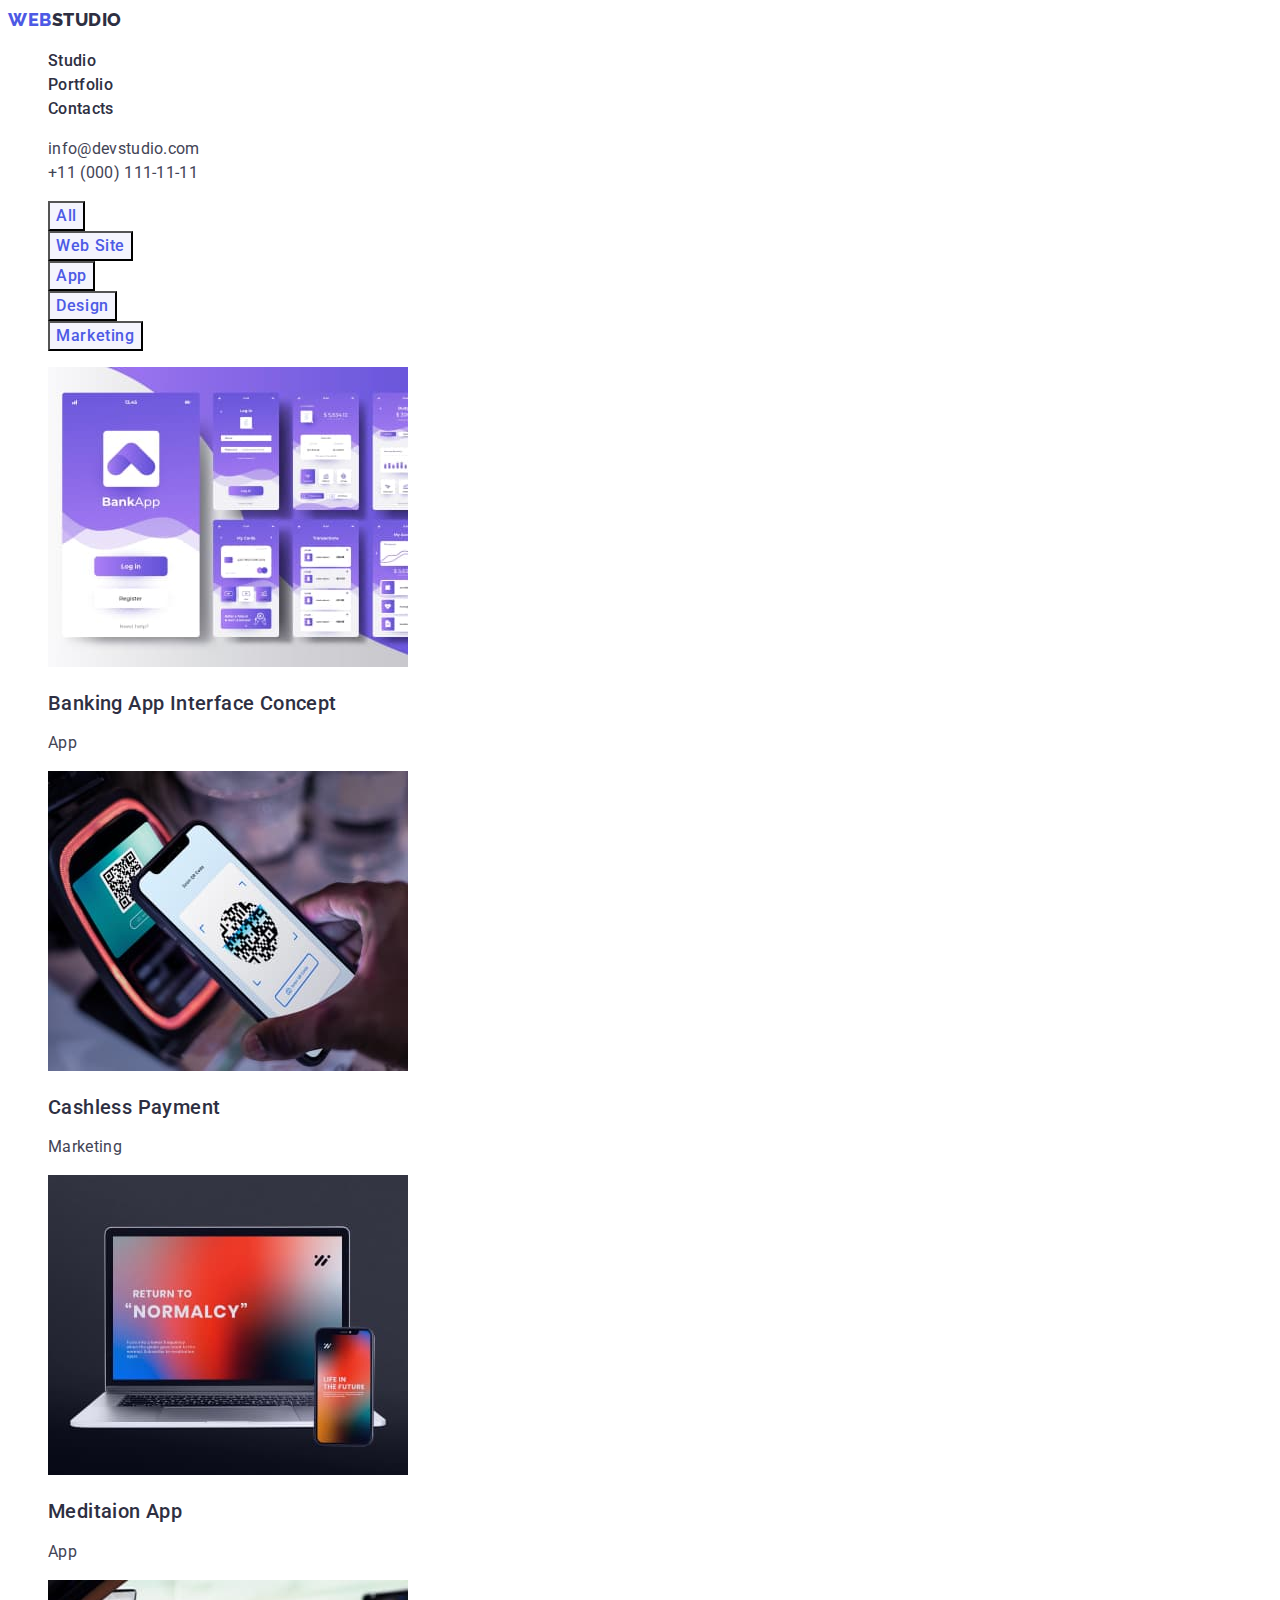
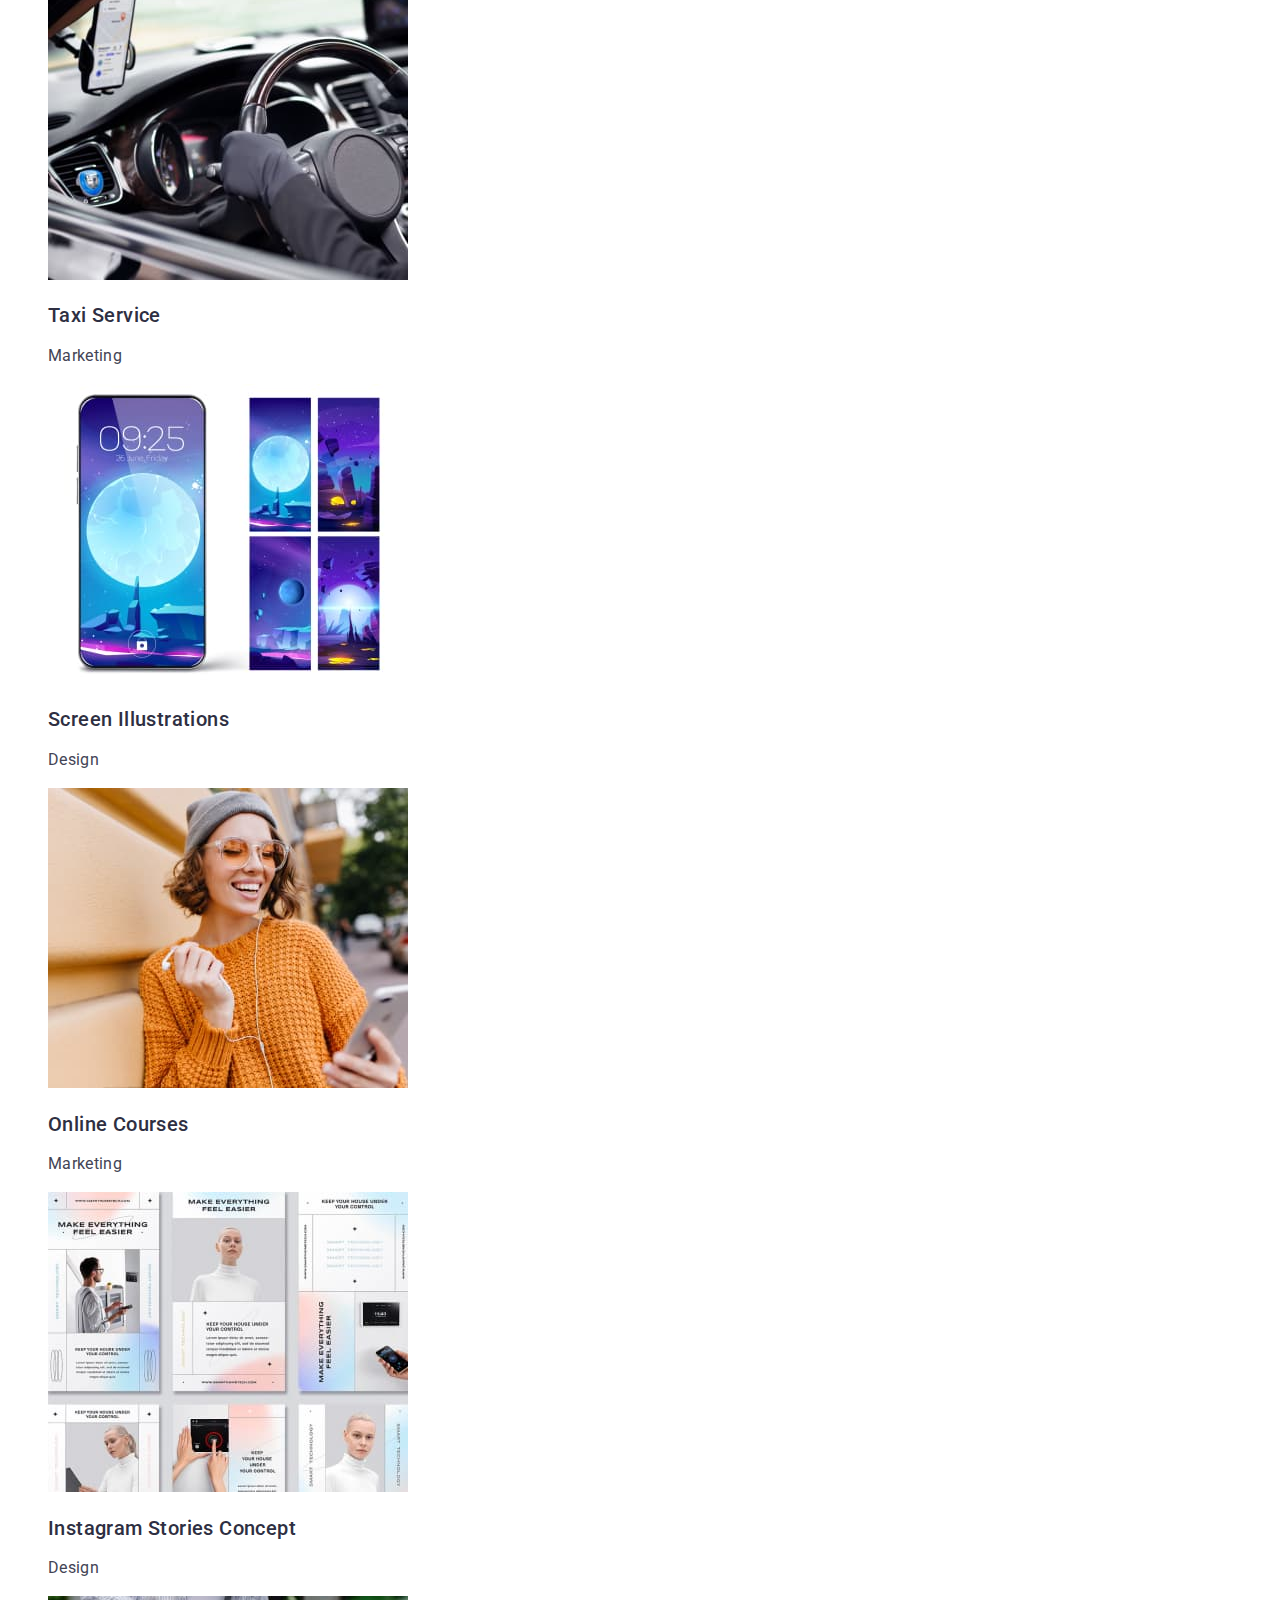
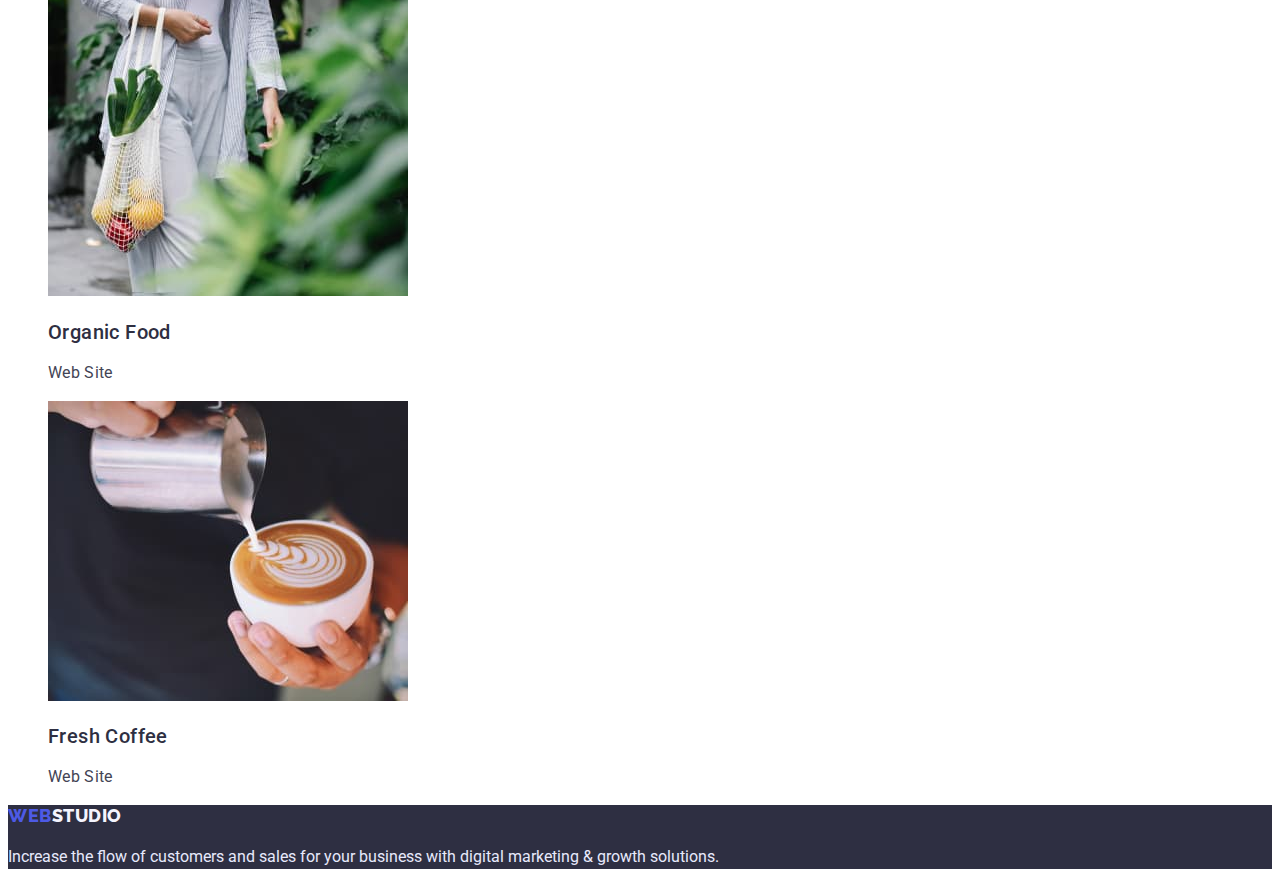
==== portfolio.html @ bd9bc1b8 "Initial commit" ====
<!DOCTYPE html>
<html lang="en">
  <head>
    <meta charset="UTF-8" />
    <meta http-equiv="X-UA-Compatible" content="IE=edge" />
    <meta name="viewport" content="width=device-width, initial-scale=1.0" />
    <link rel="preconnect" href="https://fonts.googleapis.com" />
    <link rel="preconnect" href="https://fonts.gstatic.com" crossorigin />
    <link
      href="https://fonts.googleapis.com/css2?family=Raleway:wght@800&family=Roboto:wght@400;500;700;900&display=swap"
      rel="stylesheet"
    />
    <link rel="stylesheet" href="./css/styles.css" />
    <title>Document</title>
  </head>
  <body>
    <header class="header">
      <nav class="navigation">
        <a href="./index.html" class="logo"
          ><span class="accent">Web</span>Studio</a
        >

        <ul class="list">
          <li>
            <a href="./index.html" class="link">Studio</a>
          </li>
          <li>
            <a href="" class="link">Portfolio</a>
          </li>
          <li>
            <a href="" class="link">Contacts</a>
          </li>
        </ul>
      </nav>
      <address class="contacts">
        <ul class="list">
          <li>
            <a href="mailto:info@devstudio.com" class="link"
              >info@devstudio.com</a
            >
          </li>
          <li>
            <a href="tel:+110001111111" class="link">+11 (000) 111-11-11</a>
          </li>
        </ul>
      </address>
    </header>
    <main>
      <section class="portfolio">
        <h1 class="visually-hidden">Portfolio</h1>
        <ul class="list">
          <li><button type="button" class="btn">All</button></li>
          <li><button type="button" class="btn">Web Site</button></li>
          <li><button type="button" class="btn">App</button></li>
          <li><button type="button" class="btn">Design</button></li>
          <li><button type="button" class="btn">Marketing</button></li>
        </ul>
        <!-- Portfolio -->
        <ul class="list">
          <li>
            <a href="" class="link">
              <img src="./images/card1.jpg" alt="banking app" width="360" />

              <!-- 14 Stylish and User-Friendly App Design Concepts · Task Manager -->
              <!-- App · Calorie Tracker App · Exotic Fruit Ecommerce App · Cloud -->
              <!-- Storage App -->

              <h2 class="title">Banking App Interface Concept</h2>
              <p class="text">App</p></a
            >
          </li>
          <li>
            <a href="" class="link">
              <img src="./images/card2.jpg" alt="smartphone scan" width="360" />

              <!-- 14 Stylish and User-Friendly App Design Concepts · Task Manager -->
              <!-- App · Calorie Tracker App · Exotic Fruit Ecommerce App · Cloud -->
              <!-- Storage App -->

              <h2 class="title">Cashless Payment</h2>
              <p class="text">Marketing</p></a
            >
          </li>
          <li>
            <a href="" class="link">
              <img
                src="./images/card3.jpg"
                alt="laptop and smartphone "
                width="360"
              />

              <!-- 14 Stylish and User-Friendly App Design Concepts · Task Manager -->
              <!-- App · Calorie Tracker App · Exotic Fruit Ecommerce App · Cloud -->
              <!-- Storage App -->

              <h2 class="title">Meditaion App</h2>
              <p class="text">App</p></a
            >
          </li>

          <li>
            <a href="" class="link">
              <img src="./images/photo1.jpg" alt="avto" width="360" />

              <!-- 14 Stylish and User-Friendly App Design Concepts · Task Manager -->
              <!-- App · Calorie Tracker App · Exotic Fruit Ecommerce App · Cloud -->
              <!-- Storage App -->

              <h2 class="title">Taxi Service</h2>
              <p class="text">Marketing</p></a
            >
          </li>
          <li>
            <a href="" class="link">
              <img
                src="./images/photo2.jpg"
                alt="design smartphone"
                width="360"
              />

              <!-- 14 Stylish and User-Friendly App Design Concepts · Task Manager -->
              <!-- App · Calorie Tracker App · Exotic Fruit Ecommerce App · Cloud -->
              <!-- Storage App -->

              <h2 class="title">Screen Illustrations</h2>
              <p class="text">Design</p></a
            >
          </li>
          <li>
            <a href="" class="link">
              <img
                src="./images/photo3.jpg"
                alt="the girl smiles"
                width="360"
              />

              <!-- 14 Stylish and User-Friendly App Design Concepts · Task Manager -->
              <!-- App · Calorie Tracker App · Exotic Fruit Ecommerce App · Cloud -->
              <!-- Storage App -->

              <h2 class="title">Online Courses</h2>
              <p class="text">Marketing</p></a
            >
          </li>

          <li>
            <a href="" class="link">
              <img src="./images/img4.jpg" alt="instagram photo" width="360" />

              <!-- 14 Stylish and User-Friendly App Design Concepts · Task Manager -->
              <!-- App · Calorie Tracker App · Exotic Fruit Ecommerce App · Cloud -->
              <!-- Storage App -->

              <h2 class="title">Instagram Stories Concept</h2>
              <p class="text">Design</p></a
            >
          </li>
          <li>
            <a href="" class="link">
              <img src="./images/img5.jpg" alt="grid with fruit" width="360" />

              <!-- 14 Stylish and User-Friendly App Design Concepts · Task Manager -->
              <!-- App · Calorie Tracker App · Exotic Fruit Ecommerce App · Cloud -->
              <!-- Storage App -->

              <h2 class="title">Organic Food</h2>
              <p class="text">Web Site</p></a
            >
          </li>
          <li>
            <a href="" class="link">
              <img src="./images/img6.jpg" alt="cappuccino" width="360" />

              <!-- 14 Stylish and User-Friendly App Design Concepts · Task Manager -->
              <!-- App · Calorie Tracker App · Exotic Fruit Ecommerce App · Cloud -->
              <!-- Storage App -->

              <h2 class="title">Fresh Coffee</h2>
              <p class="text">Web Site</p></a
            >
          </li>
        </ul>
      </section>
    </main>
    <footer class="footer">
      <a href="./index.html" class="logo"
        ><span class="accent">Web</span>Studio</a
      >
      <p class="text">
        Increase the flow of customers and sales for your business with digital
        marketing & growth solutions.
      </p>
    </footer>
  </body>
</html>
---- css/styles.css ----
:root {
  --primary-text-color: #434455;
  --secondary-color: #2e2f42;
  --primary-bg-color: #ffffff;
  --secondary-bg-color: #4d5ae5;
}
body {
  color: var(--primary-text-color);
  background-color: var(--primary-bg-color);
  font-family: Roboto, sans-serif;
  font-size: 16px;
  line-height: 1.5;
}
.list {
  list-style: none;
}
.link {
  text-decoration: none;
}
.accent {
  color: var(--secondary-bg-color);
}
/* header */
.navigation .link {
  color: var(--secondary-color);
  font-weight: 500;
  font-size: 16px;
  line-height: 1.5;
  letter-spacing: 0.02em;
}
.navigation .link:hover,
.navigation .link:focus {
  color: #404bbf;
}
.contacts .link:hover,
.contacts .link:focus {
  color: #404bbf;
}
.logo {
  color: var(--secondary-color);
  text-decoration-line: none;
  font-family: "Raleway";
  font-style: normal;
  font-weight: 800;
  font-size: 18px;
  line-height: 1.33;
  letter-spacing: 0.03em;
  text-transform: uppercase;
}
.contacts .link {
  color: var(--primary-text-color);
  letter-spacing: 0.02em;
  font-style: normal;
}
/* hero */
.hero {
  background-color: var(--secondary-color);
}
.hero .title {
  color: var(--primary-bg-color);
  font-size: 56px;
  line-height: 1.07;
  text-align: center;
  letter-spacing: 0.02em;
}
.hero-btn {
  color: var(--primary-bg-color);
  background-color: var(--secondary-bg-color);
  font-family: inherit;
  font-weight: 500;
  font-size: 16px;
  line-height: 1.5;
  letter-spacing: 0.04em;
}
.hero-btn:hover,
.hero-btn:focus {
  background: #404bbf;
  cursor: pointer;
}
.visually-hidden {
  position: absolute;
  white-space: nowrap;
  width: 1px;
  height: 1px;
  overflow: hidden;
  border: 0;
  padding: 0;
  clip: rect(0 0 0 0);
  clip-path: inset(50%);
  margin: -1px;
}
.advantages .text {
  letter-spacing: 0.02em;
}
.advantages .title,
.team .subtitle {
  font-weight: 500;
  font-size: 20px;
  line-height: 1.2;
  letter-spacing: 0.02em;
  color: var(--secondary-color);
}
.works .title,
.team .title {
  font-size: 36px;
  line-height: 1.11;
  letter-spacing: 0.02em;
  text-transform: capitalize;
  color: var(--secondary-color);
}
.team {
  background-color: #f4f4fd;
}
.team .text {
  letter-spacing: 0.02em;
}
.team .item {
  background-color: var(--primary-bg-color);
}
/* footer */
.footer {
  background-color: var(--secondary-color);
}
.footer .logo {
  font-weight: 800;
  font-size: 18px;
  line-height: 1.16;
  letter-spacing: 0.03em;
  text-transform: uppercase;
  color: #f4f4fd;
}
.footer .accent {
  font-weight: 800;
  font-size: 18px;
  line-height: 1.16;
  letter-spacing: 0.03em;
  text-transform: uppercase;
  color: var(--secondary-bg-color);
}
.footer .text {
  color: #e7e9fc;
}
/* portfolio */
.portfolio .btn {
  font-family: inherit;
  font-weight: 500;
  font-size: 16px;
  line-height: 1.5;
  letter-spacing: 0.04em;
  color: var(--secondary-bg-color);
  background-color: #f4f4fd;
}
.portfolio .btn:hover,
.portfolio .btn:focus {
  background: #404bbf;
  color: var(--primary-bg-color);
  cursor: pointer;
}
.portfolio .title {
  font-weight: 500;
  font-size: 20px;
  line-height: 1.2;
  color: var(--secondary-color);
  letter-spacing: 0.02em;
}
.portfolio .text {
  letter-spacing: 0.02em;
  color: var(--primary-text-color);
}
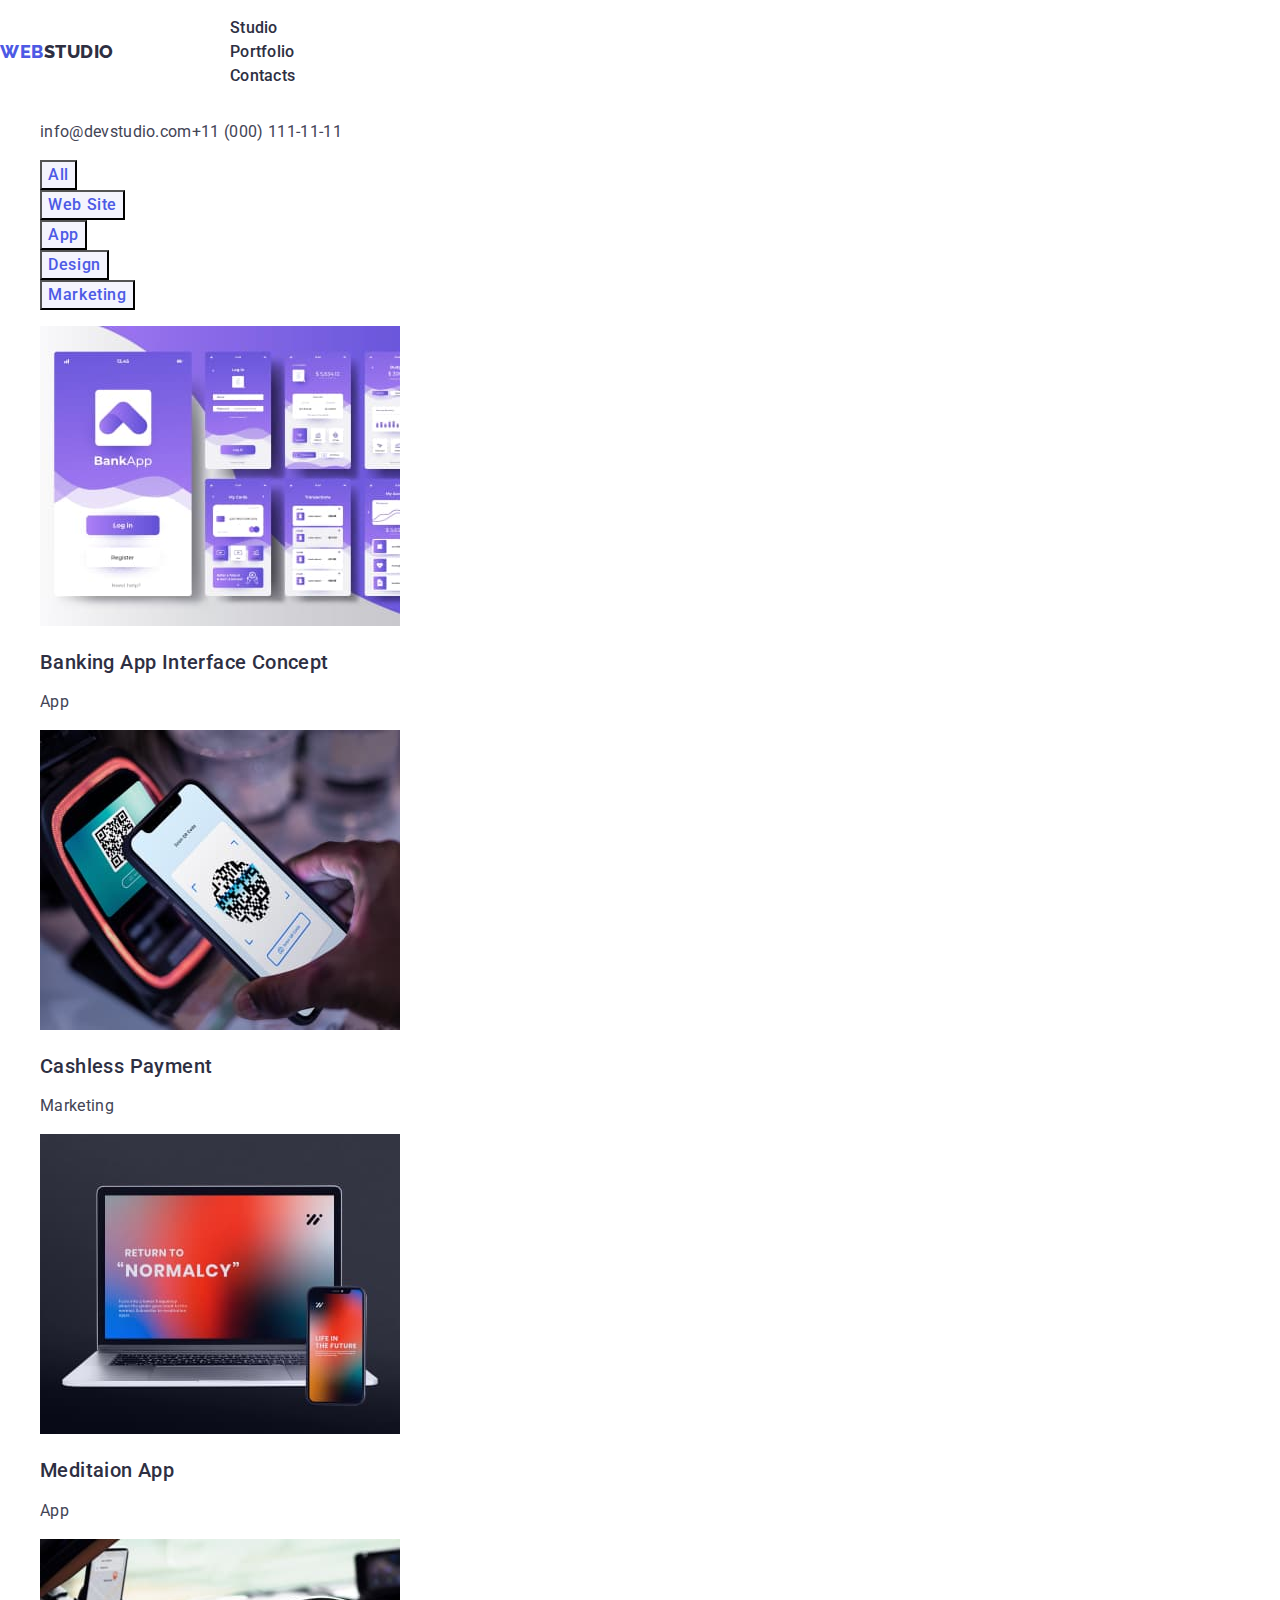
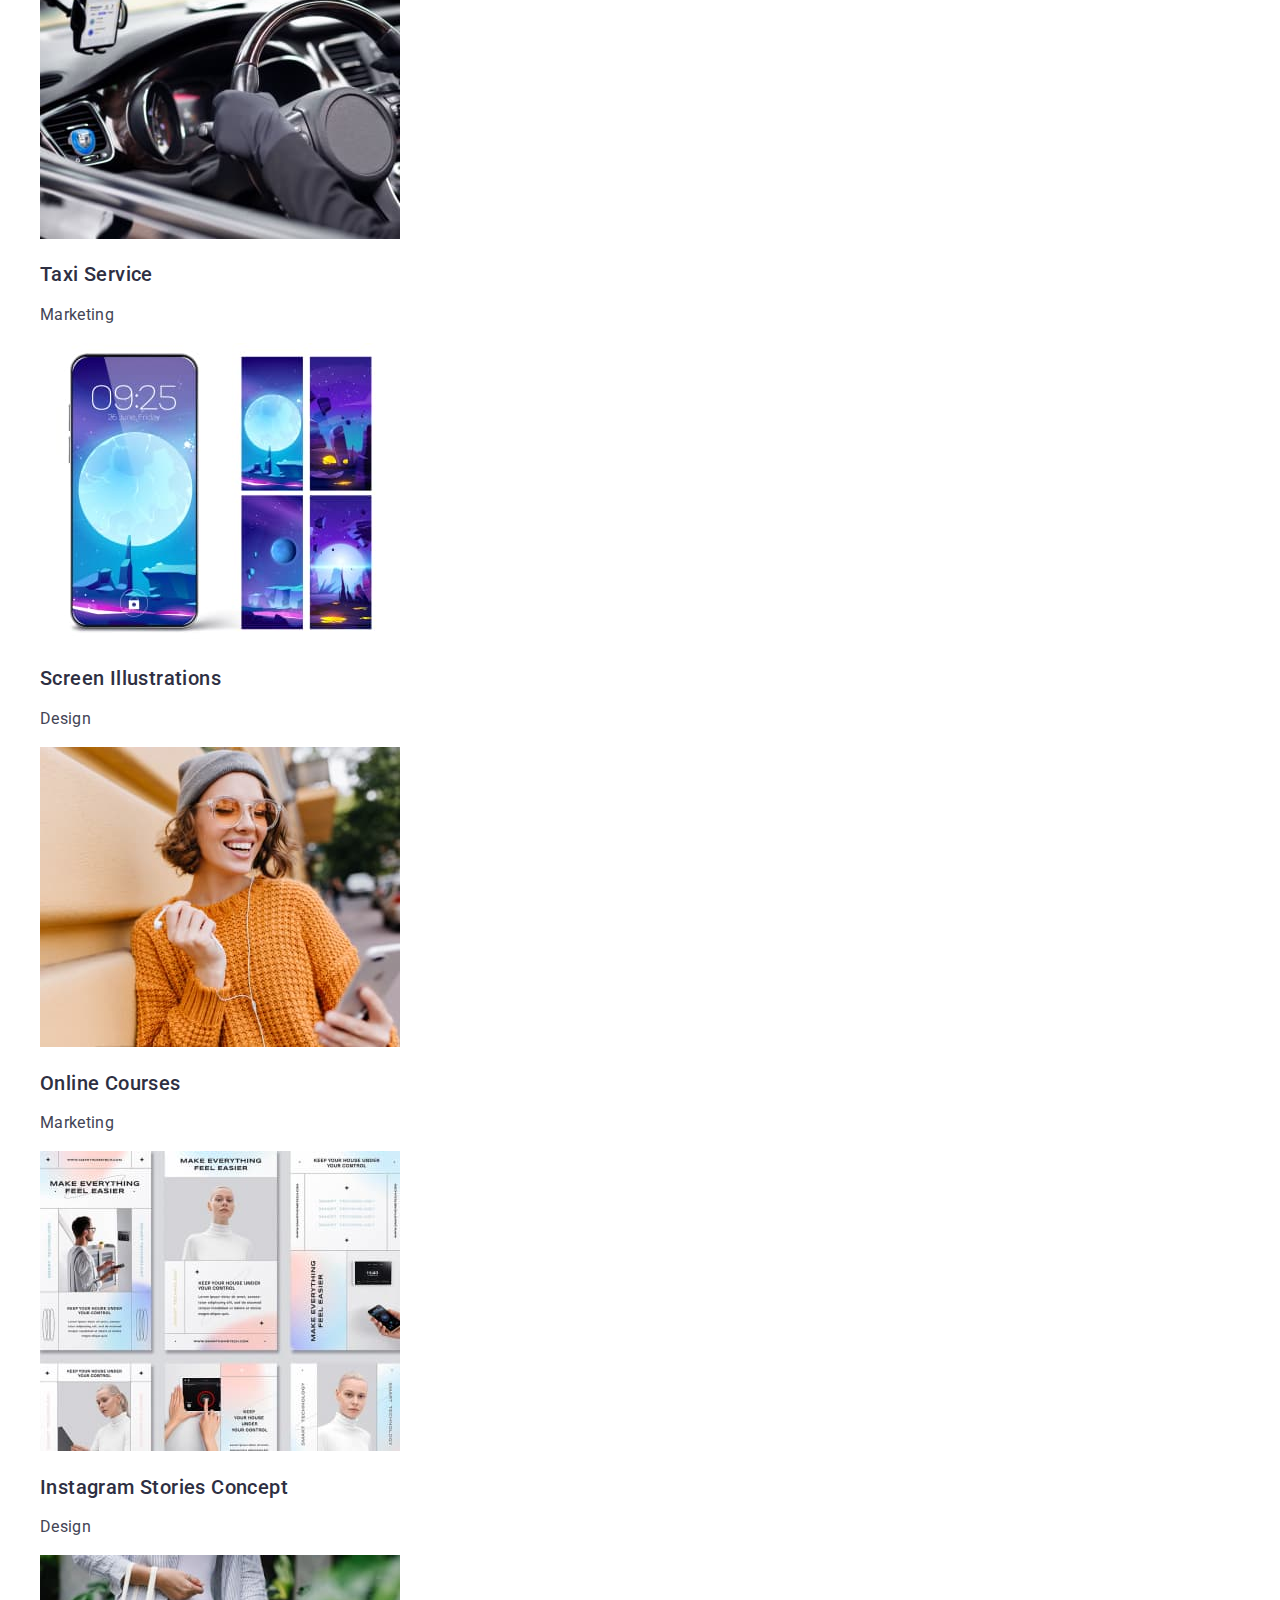
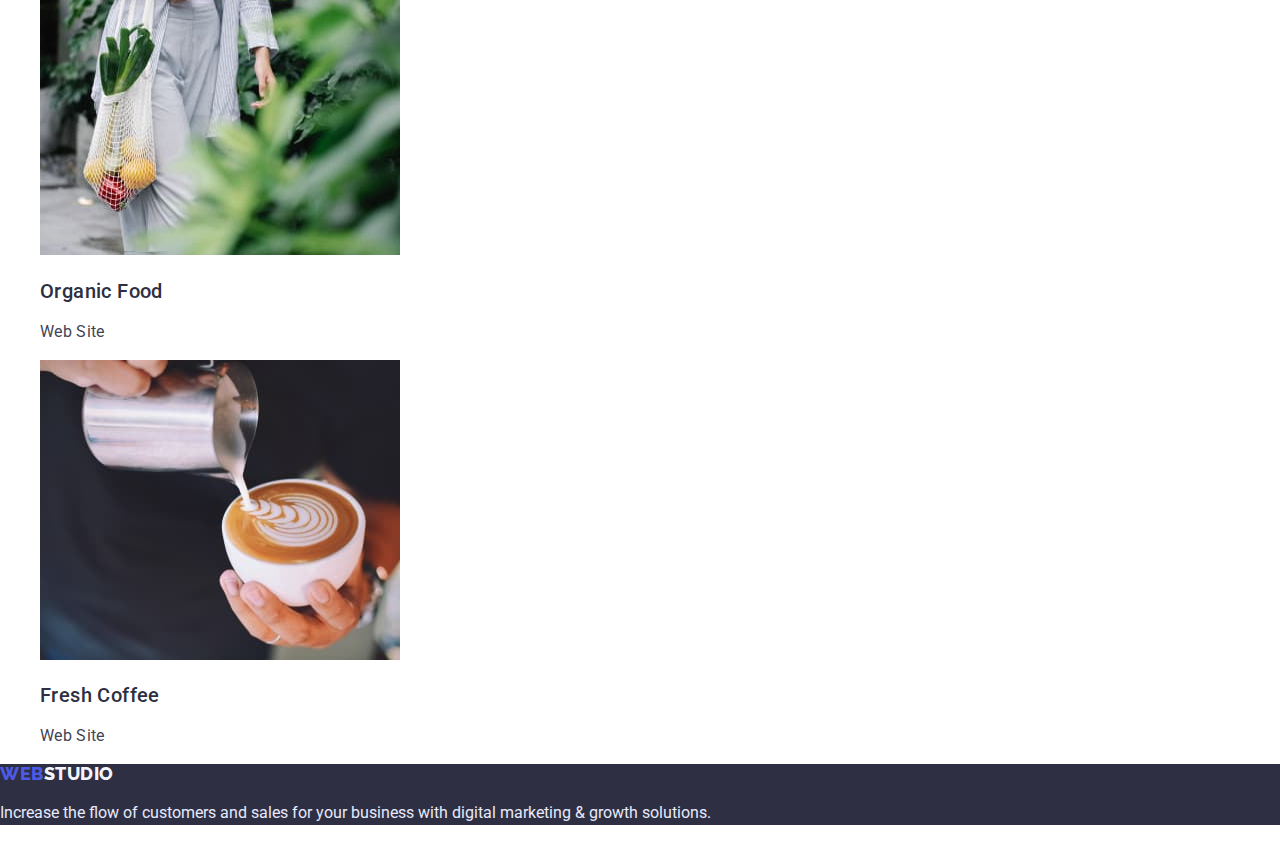
==== commit 436c97f9: "Done header" ====
--- a/portfolio.html
+++ b/portfolio.html
@@ -9,6 +9,10 @@
     <link
       href="https://fonts.googleapis.com/css2?family=Raleway:wght@800&family=Roboto:wght@400;500;700;900&display=swap"
       rel="stylesheet"
+    />
+    <link
+      rel="stylesheet"
+      href="https://cdnjs.cloudflare.com/ajax/libs/modern-normalize/1.1.0/modern-normalize.min.css"
     />
     <link rel="stylesheet" href="./css/styles.css" />
     <title>Document</title>
--- a/css/styles.css
+++ b/css/styles.css
@@ -11,6 +11,13 @@
   font-size: 16px;
   line-height: 1.5;
 }
+.container {
+  width: 1158px;
+  padding-left: 15px;
+  padding-right: 15px;
+  margin-left: auto;
+  margin-right: auto;
+}
 .list {
   list-style: none;
 }
@@ -21,6 +28,24 @@
   color: var(--secondary-bg-color);
 }
 /* header */
+.main-container {
+  display: flex;
+}
+.navigation {
+  display: flex;
+  align-items: center;
+}
+.navigation-list {
+  display: flex;
+  padding-left: 0;
+}
+.navigation-list .item:first-child {
+  margin-left: 0;
+}
+.navigation .item {
+  display: block;
+  margin-left: 40px;
+}
 .navigation .link {
   color: var(--secondary-color);
   font-weight: 500;
@@ -37,6 +62,8 @@
   color: #404bbf;
 }
 .logo {
+  display: block;
+  margin-right: 76px;
   color: var(--secondary-color);
   text-decoration-line: none;
   font-family: "Raleway";
@@ -46,6 +73,18 @@
   line-height: 1.33;
   letter-spacing: 0.03em;
   text-transform: uppercase;
+}
+.contacts .list {
+  display: flex;
+}
+.contacts .item {
+  margin-right: 40px;
+}
+.contacts-list .item:last-child {
+  margin-right: 0;
+}
+.contacts {
+  margin-left: auto;
 }
 .contacts .link {
   color: var(--primary-text-color);
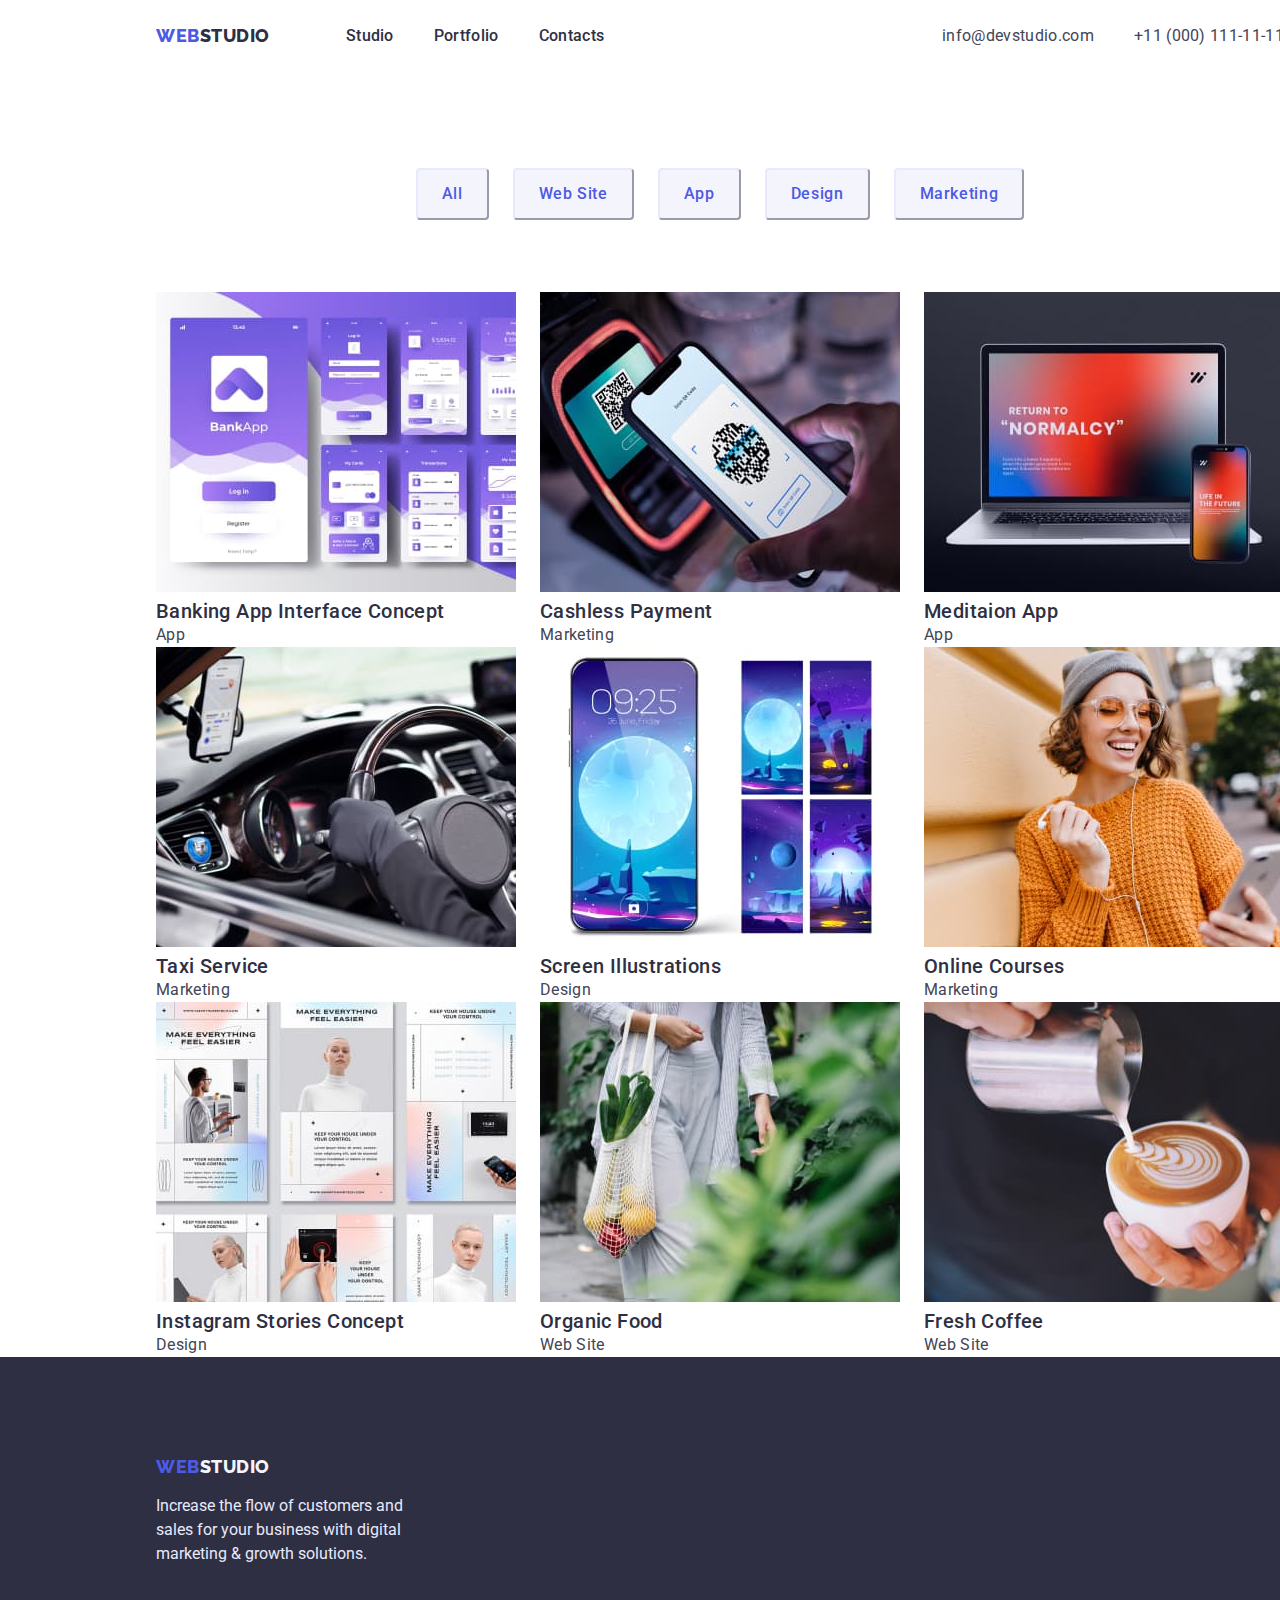
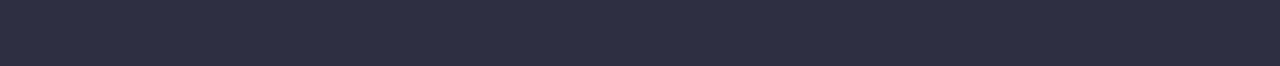
==== commit db091f7d: "Done portfolio" ====
--- a/portfolio.html
+++ b/portfolio.html
@@ -19,181 +19,205 @@
   </head>
   <body>
     <header class="header">
-      <nav class="navigation">
+      <div class="main-container container">
+        <nav class="navigation">
+          <a href="./index.html" class="logo"
+            ><span class="accent">Web</span>Studio</a
+          >
+
+          <ul class="navigation-list list">
+            <li class="item">
+              <a href="./index.html" class="link">Studio</a>
+            </li>
+            <li class="item">
+              <a href="" class="link">Portfolio</a>
+            </li>
+            <li class="item">
+              <a href="" class="link">Contacts</a>
+            </li>
+          </ul>
+        </nav>
+        <address class="contacts">
+          <ul class="contacts-list list">
+            <li class="item">
+              <a href="mailto:info@devstudio.com" class="link"
+                >info@devstudio.com</a
+              >
+            </li>
+            <li class="item">
+              <a href="tel:+110001111111" class="link">+11 (000) 111-11-11</a>
+            </li>
+          </ul>
+        </address>
+      </div>
+    </header>
+    <main>
+      <section class="portfolio">
+        <div class="portfolio-container container">
+          <h1 class="visually-hidden">Portfolio</h1>
+          <ul class="portfolio-list list">
+            <li class="item"><button type="button" class="btn">All</button></li>
+            <li class="item">
+              <button type="button" class="btn">Web Site</button>
+            </li>
+            <li class="item"><button type="button" class="btn">App</button></li>
+            <li class="item">
+              <button type="button" class="btn">Design</button>
+            </li>
+            <li class="item">
+              <button type="button" class="btn">Marketing</button>
+            </li>
+          </ul>
+          <!-- Portfolio -->
+          <ul class="portfolio-item list">
+            <li class="item">
+              <a href="" class="link">
+                <img src="./images/card1.jpg" alt="banking app" width="360" />
+
+                <!-- 14 Stylish and User-Friendly App Design Concepts · Task Manager -->
+                <!-- App · Calorie Tracker App · Exotic Fruit Ecommerce App · Cloud -->
+                <!-- Storage App -->
+
+                <h2 class="title">Banking App Interface Concept</h2>
+                <p class="text">App</p></a
+              >
+            </li>
+            <li class="item">
+              <a href="" class="link">
+                <img
+                  src="./images/card2.jpg"
+                  alt="smartphone scan"
+                  width="360"
+                />
+
+                <!-- 14 Stylish and User-Friendly App Design Concepts · Task Manager -->
+                <!-- App · Calorie Tracker App · Exotic Fruit Ecommerce App · Cloud -->
+                <!-- Storage App -->
+
+                <h2 class="title">Cashless Payment</h2>
+                <p class="text">Marketing</p></a
+              >
+            </li>
+            <li class="item">
+              <a href="" class="link">
+                <img
+                  src="./images/card3.jpg"
+                  alt="laptop and smartphone "
+                  width="360"
+                />
+
+                <!-- 14 Stylish and User-Friendly App Design Concepts · Task Manager -->
+                <!-- App · Calorie Tracker App · Exotic Fruit Ecommerce App · Cloud -->
+                <!-- Storage App -->
+
+                <h2 class="title">Meditaion App</h2>
+                <p class="text">App</p></a
+              >
+            </li>
+
+            <li class="item">
+              <a href="" class="link">
+                <img src="./images/photo1.jpg" alt="avto" width="360" />
+
+                <!-- 14 Stylish and User-Friendly App Design Concepts · Task Manager -->
+                <!-- App · Calorie Tracker App · Exotic Fruit Ecommerce App · Cloud -->
+                <!-- Storage App -->
+
+                <h2 class="title">Taxi Service</h2>
+                <p class="text">Marketing</p></a
+              >
+            </li>
+            <li class="item">
+              <a href="" class="link">
+                <img
+                  src="./images/photo2.jpg"
+                  alt="design smartphone"
+                  width="360"
+                />
+
+                <!-- 14 Stylish and User-Friendly App Design Concepts · Task Manager -->
+                <!-- App · Calorie Tracker App · Exotic Fruit Ecommerce App · Cloud -->
+                <!-- Storage App -->
+
+                <h2 class="title">Screen Illustrations</h2>
+                <p class="text">Design</p></a
+              >
+            </li>
+            <li class="item">
+              <a href="" class="link">
+                <img
+                  src="./images/photo3.jpg"
+                  alt="the girl smiles"
+                  width="360"
+                />
+
+                <!-- 14 Stylish and User-Friendly App Design Concepts · Task Manager -->
+                <!-- App · Calorie Tracker App · Exotic Fruit Ecommerce App · Cloud -->
+                <!-- Storage App -->
+
+                <h2 class="title">Online Courses</h2>
+                <p class="text">Marketing</p></a
+              >
+            </li>
+
+            <li class="item">
+              <a href="" class="link">
+                <img
+                  src="./images/img4.jpg"
+                  alt="instagram photo"
+                  width="360"
+                />
+
+                <!-- 14 Stylish and User-Friendly App Design Concepts · Task Manager -->
+                <!-- App · Calorie Tracker App · Exotic Fruit Ecommerce App · Cloud -->
+                <!-- Storage App -->
+
+                <h2 class="title">Instagram Stories Concept</h2>
+                <p class="text">Design</p></a
+              >
+            </li>
+            <li class="item">
+              <a href="" class="link">
+                <img
+                  src="./images/img5.jpg"
+                  alt="grid with fruit"
+                  width="360"
+                />
+
+                <!-- 14 Stylish and User-Friendly App Design Concepts · Task Manager -->
+                <!-- App · Calorie Tracker App · Exotic Fruit Ecommerce App · Cloud -->
+                <!-- Storage App -->
+
+                <h2 class="title">Organic Food</h2>
+                <p class="text">Web Site</p></a
+              >
+            </li>
+            <li class="item">
+              <a href="" class="link">
+                <img src="./images/img6.jpg" alt="cappuccino" width="360" />
+
+                <!-- 14 Stylish and User-Friendly App Design Concepts · Task Manager -->
+                <!-- App · Calorie Tracker App · Exotic Fruit Ecommerce App · Cloud -->
+                <!-- Storage App -->
+
+                <h2 class="title">Fresh Coffee</h2>
+                <p class="text">Web Site</p></a
+              >
+            </li>
+          </ul>
+        </div>
+      </section>
+    </main>
+    <footer class="footer">
+      <div class="footer-container container">
         <a href="./index.html" class="logo"
           ><span class="accent">Web</span>Studio</a
         >
-
-        <ul class="list">
-          <li>
-            <a href="./index.html" class="link">Studio</a>
-          </li>
-          <li>
-            <a href="" class="link">Portfolio</a>
-          </li>
-          <li>
-            <a href="" class="link">Contacts</a>
-          </li>
-        </ul>
-      </nav>
-      <address class="contacts">
-        <ul class="list">
-          <li>
-            <a href="mailto:info@devstudio.com" class="link"
-              >info@devstudio.com</a
-            >
-          </li>
-          <li>
-            <a href="tel:+110001111111" class="link">+11 (000) 111-11-11</a>
-          </li>
-        </ul>
-      </address>
-    </header>
-    <main>
-      <section class="portfolio">
-        <h1 class="visually-hidden">Portfolio</h1>
-        <ul class="list">
-          <li><button type="button" class="btn">All</button></li>
-          <li><button type="button" class="btn">Web Site</button></li>
-          <li><button type="button" class="btn">App</button></li>
-          <li><button type="button" class="btn">Design</button></li>
-          <li><button type="button" class="btn">Marketing</button></li>
-        </ul>
-        <!-- Portfolio -->
-        <ul class="list">
-          <li>
-            <a href="" class="link">
-              <img src="./images/card1.jpg" alt="banking app" width="360" />
-
-              <!-- 14 Stylish and User-Friendly App Design Concepts · Task Manager -->
-              <!-- App · Calorie Tracker App · Exotic Fruit Ecommerce App · Cloud -->
-              <!-- Storage App -->
-
-              <h2 class="title">Banking App Interface Concept</h2>
-              <p class="text">App</p></a
-            >
-          </li>
-          <li>
-            <a href="" class="link">
-              <img src="./images/card2.jpg" alt="smartphone scan" width="360" />
-
-              <!-- 14 Stylish and User-Friendly App Design Concepts · Task Manager -->
-              <!-- App · Calorie Tracker App · Exotic Fruit Ecommerce App · Cloud -->
-              <!-- Storage App -->
-
-              <h2 class="title">Cashless Payment</h2>
-              <p class="text">Marketing</p></a
-            >
-          </li>
-          <li>
-            <a href="" class="link">
-              <img
-                src="./images/card3.jpg"
-                alt="laptop and smartphone "
-                width="360"
-              />
-
-              <!-- 14 Stylish and User-Friendly App Design Concepts · Task Manager -->
-              <!-- App · Calorie Tracker App · Exotic Fruit Ecommerce App · Cloud -->
-              <!-- Storage App -->
-
-              <h2 class="title">Meditaion App</h2>
-              <p class="text">App</p></a
-            >
-          </li>
-
-          <li>
-            <a href="" class="link">
-              <img src="./images/photo1.jpg" alt="avto" width="360" />
-
-              <!-- 14 Stylish and User-Friendly App Design Concepts · Task Manager -->
-              <!-- App · Calorie Tracker App · Exotic Fruit Ecommerce App · Cloud -->
-              <!-- Storage App -->
-
-              <h2 class="title">Taxi Service</h2>
-              <p class="text">Marketing</p></a
-            >
-          </li>
-          <li>
-            <a href="" class="link">
-              <img
-                src="./images/photo2.jpg"
-                alt="design smartphone"
-                width="360"
-              />
-
-              <!-- 14 Stylish and User-Friendly App Design Concepts · Task Manager -->
-              <!-- App · Calorie Tracker App · Exotic Fruit Ecommerce App · Cloud -->
-              <!-- Storage App -->
-
-              <h2 class="title">Screen Illustrations</h2>
-              <p class="text">Design</p></a
-            >
-          </li>
-          <li>
-            <a href="" class="link">
-              <img
-                src="./images/photo3.jpg"
-                alt="the girl smiles"
-                width="360"
-              />
-
-              <!-- 14 Stylish and User-Friendly App Design Concepts · Task Manager -->
-              <!-- App · Calorie Tracker App · Exotic Fruit Ecommerce App · Cloud -->
-              <!-- Storage App -->
-
-              <h2 class="title">Online Courses</h2>
-              <p class="text">Marketing</p></a
-            >
-          </li>
-
-          <li>
-            <a href="" class="link">
-              <img src="./images/img4.jpg" alt="instagram photo" width="360" />
-
-              <!-- 14 Stylish and User-Friendly App Design Concepts · Task Manager -->
-              <!-- App · Calorie Tracker App · Exotic Fruit Ecommerce App · Cloud -->
-              <!-- Storage App -->
-
-              <h2 class="title">Instagram Stories Concept</h2>
-              <p class="text">Design</p></a
-            >
-          </li>
-          <li>
-            <a href="" class="link">
-              <img src="./images/img5.jpg" alt="grid with fruit" width="360" />
-
-              <!-- 14 Stylish and User-Friendly App Design Concepts · Task Manager -->
-              <!-- App · Calorie Tracker App · Exotic Fruit Ecommerce App · Cloud -->
-              <!-- Storage App -->
-
-              <h2 class="title">Organic Food</h2>
-              <p class="text">Web Site</p></a
-            >
-          </li>
-          <li>
-            <a href="" class="link">
-              <img src="./images/img6.jpg" alt="cappuccino" width="360" />
-
-              <!-- 14 Stylish and User-Friendly App Design Concepts · Task Manager -->
-              <!-- App · Calorie Tracker App · Exotic Fruit Ecommerce App · Cloud -->
-              <!-- Storage App -->
-
-              <h2 class="title">Fresh Coffee</h2>
-              <p class="text">Web Site</p></a
-            >
-          </li>
-        </ul>
-      </section>
-    </main>
-    <footer class="footer">
-      <a href="./index.html" class="logo"
-        ><span class="accent">Web</span>Studio</a
-      >
-      <p class="text">
-        Increase the flow of customers and sales for your business with digital
-        marketing & growth solutions.
-      </p>
+        <p class="text">
+          Increase the flow of customers and sales for your business with
+          digital marketing & growth solutions.
+        </p>
+      </div>
     </footer>
   </body>
 </html>
--- a/css/styles.css
+++ b/css/styles.css
@@ -11,6 +11,15 @@
   font-size: 16px;
   line-height: 1.5;
 }
+
+h1,
+h2,
+h3,
+p,
+ul {
+  margin: 0;
+  padding: 0;
+}
 .container {
   width: 1158px;
   padding-left: 15px;
@@ -27,7 +36,14 @@
 .accent {
   color: var(--secondary-bg-color);
 }
-/* header */
+
+/*--------- header ----------------*/
+.header {
+  width: 1440px;
+  height: 72px;
+  margin-left: auto;
+  margin-right: auto;
+}
 .main-container {
   display: flex;
 }
@@ -38,6 +54,8 @@
 .navigation-list {
   display: flex;
   padding-left: 0;
+  margin-top: 0;
+  margin-bottom: 0;
 }
 .navigation-list .item:first-child {
   margin-left: 0;
@@ -47,6 +65,9 @@
   margin-left: 40px;
 }
 .navigation .link {
+  display: block;
+  padding-top: 24px;
+  padding-bottom: 24px;
   color: var(--secondary-color);
   font-weight: 500;
   font-size: 16px;
@@ -64,6 +85,8 @@
 .logo {
   display: block;
   margin-right: 76px;
+  padding-top: 24px;
+  padding-bottom: 24px;
   color: var(--secondary-color);
   text-decoration-line: none;
   font-family: "Raleway";
@@ -76,7 +99,11 @@
 }
 .contacts .list {
   display: flex;
-}
+  margin-top: 0;
+  margin-bottom: 0;
+  padding-left: 0;
+}
+
 .contacts .item {
   margin-right: 40px;
 }
@@ -87,15 +114,30 @@
   margin-left: auto;
 }
 .contacts .link {
+  display: block;
+  padding-top: 24px;
+  padding-bottom: 24px;
   color: var(--primary-text-color);
   letter-spacing: 0.02em;
   font-style: normal;
 }
-/* hero */
+
+/* -------------hero--------------- */
 .hero {
+  width: 1440px;
+  height: 600px;
+  padding-top: 188px;
+
+  margin-left: auto;
+  margin-right: auto;
   background-color: var(--secondary-color);
 }
 .hero .title {
+  width: 496px;
+  margin-left: auto;
+  margin-right: auto;
+  margin-bottom: 48px;
+
   color: var(--primary-bg-color);
   font-size: 56px;
   line-height: 1.07;
@@ -103,6 +145,18 @@
   letter-spacing: 0.02em;
 }
 .hero-btn {
+  display: block;
+  margin-top: 0;
+  margin-left: auto;
+  margin-right: auto;
+  width: 196px;
+  height: 56px;
+  padding-top: 16px;
+  padding-bottom: 16px;
+  padding-left: 32px;
+  padding-right: 32px;
+  border-radius: 4px;
+  border-color: transparent;
   color: var(--primary-bg-color);
   background-color: var(--secondary-bg-color);
   font-family: inherit;
@@ -115,6 +169,15 @@
 .hero-btn:focus {
   background: #404bbf;
   cursor: pointer;
+  letter-spacing: 0.02em;
+}
+
+/*------------ Adventages------------------ */
+.advantages {
+  width: 1440px;
+  padding-top: 120px;
+  margin-left: auto;
+  margin-right: auto;
 }
 .visually-hidden {
   position: absolute;
@@ -128,8 +191,19 @@
   clip-path: inset(50%);
   margin: -1px;
 }
-.advantages .text {
-  letter-spacing: 0.02em;
+
+.advantages-list {
+  display: flex;
+}
+.advantages-list .item {
+  width: 264px;
+  margin-left: 24px;
+}
+.advantages-list > .item:first-child {
+  margin-left: 0;
+}
+.advantages .title {
+  margin-bottom: 8px;
 }
 .advantages .title,
 .team .subtitle {
@@ -139,7 +213,29 @@
   letter-spacing: 0.02em;
   color: var(--secondary-color);
 }
-.works .title,
+
+/*---------------Work---------- */
+.works {
+  width: 1440px;
+  margin-left: auto;
+  margin-right: auto;
+  padding-top: 120px;
+  padding-bottom: 120px;
+  text-align: center;
+}
+.works-title {
+  margin-bottom: 72px;
+}
+.works-list {
+  display: flex;
+}
+.works-list .item {
+  margin-left: 24px;
+}
+.works-list > .item:first-child {
+  margin-left: 0;
+}
+.works-title,
 .team .title {
   font-size: 36px;
   line-height: 1.11;
@@ -147,20 +243,55 @@
   text-transform: capitalize;
   color: var(--secondary-color);
 }
+
+/* ----------------Team------------- */
 .team {
+  width: 1440px;
+  padding-top: 120px;
+  padding-bottom: 120px;
+  margin-left: auto;
+  margin-right: auto;
+  text-align: center;
   background-color: #f4f4fd;
 }
+.team .title {
+  margin-bottom: 72px;
+}
+.team-list {
+  display: flex;
+}
+.team-list .item {
+  margin-left: 24px;
+}
+.team-list > .item:first-child {
+  margin-left: 0;
+}
 .team .text {
+  margin-bottom: 32px;
   letter-spacing: 0.02em;
 }
 .team .item {
   background-color: var(--primary-bg-color);
 }
-/* footer */
+.subtitle {
+  margin-bottom: 8px;
+  margin-top: 32px;
+}
+
+/* --------footer ----------*/
 .footer {
+  width: 1440px;
+  padding-top: 100px;
+  padding-bottom: 100px;
+  margin-left: auto;
+  margin-right: auto;
   background-color: var(--secondary-color);
 }
 .footer .logo {
+  width: 115px;
+  padding-top: 0;
+  padding-bottom: 0;
+  margin-bottom: 16px;
   font-weight: 800;
   font-size: 18px;
   line-height: 1.16;
@@ -177,10 +308,37 @@
   color: var(--secondary-bg-color);
 }
 .footer .text {
+  width: 264px;
   color: #e7e9fc;
 }
-/* portfolio */
+
+/* ---------------portfolio------------------- */
+.portfolio {
+  width: 1440px;
+  padding-top: 96px;
+  margin-left: auto;
+  margin-right: auto;
+}
+.portfolio-list {
+  display: flex;
+  justify-content: center;
+  margin-bottom: 72px;
+}
+.portfolio-list .item {
+  margin-left: 24px;
+}
+.portfolio-list > .item:first-child {
+  margin-left: 0;
+}
 .portfolio .btn {
+  display: block;
+  padding-top: 12px;
+  padding-bottom: 12px;
+  padding-left: 24px;
+  padding-right: 24px;
+  border-radius: 4px;
+  border-color: #e7e9fc;
+
   font-family: inherit;
   font-weight: 500;
   font-size: 16px;
@@ -195,6 +353,20 @@
   color: var(--primary-bg-color);
   cursor: pointer;
 }
+.portfolio-item {
+  display: flex;
+  flex-wrap: wrap;
+
+  margin-left: auto;
+  margin-right: auto;
+}
+.portfolio-item .item {
+  margin-right: 24px;
+}
+.portfolio-item > .item:nth-child(3n + 3) {
+  margin-right: 0;
+}
+
 .portfolio .title {
   font-weight: 500;
   font-size: 20px;
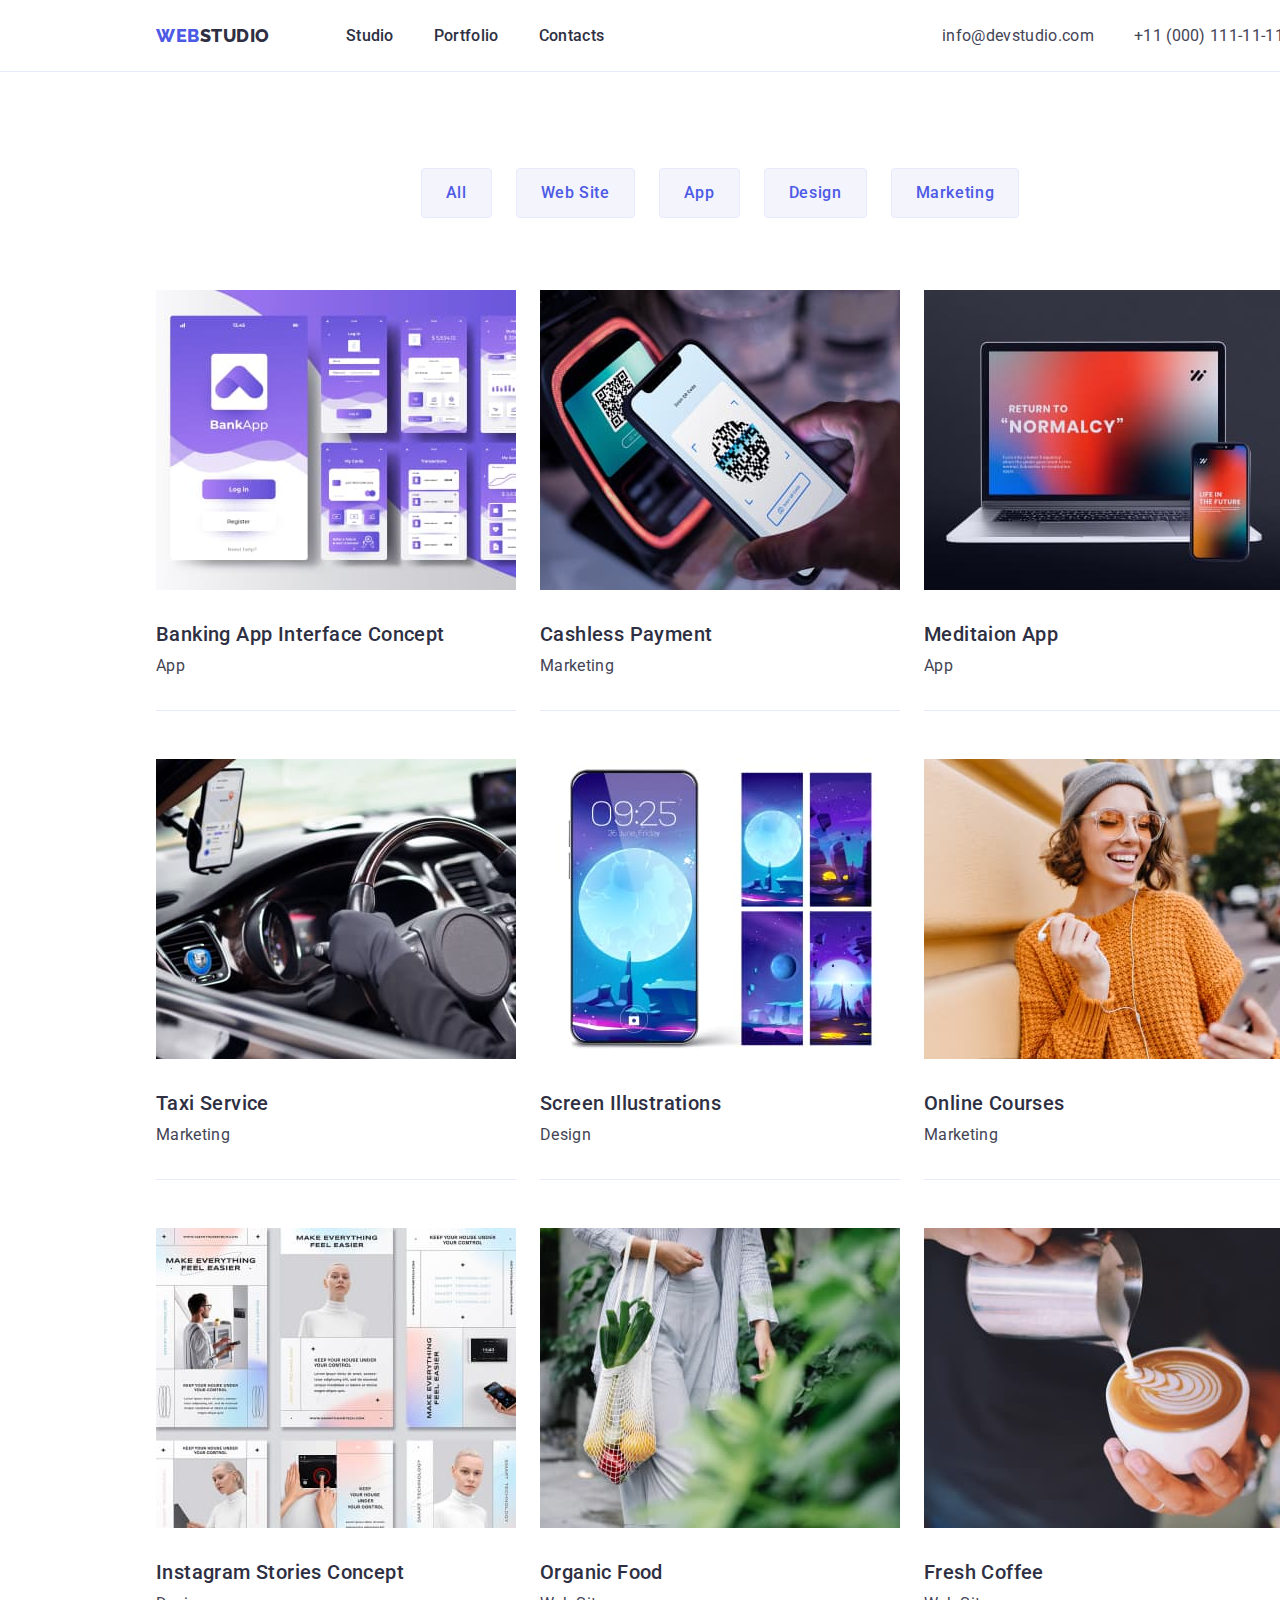
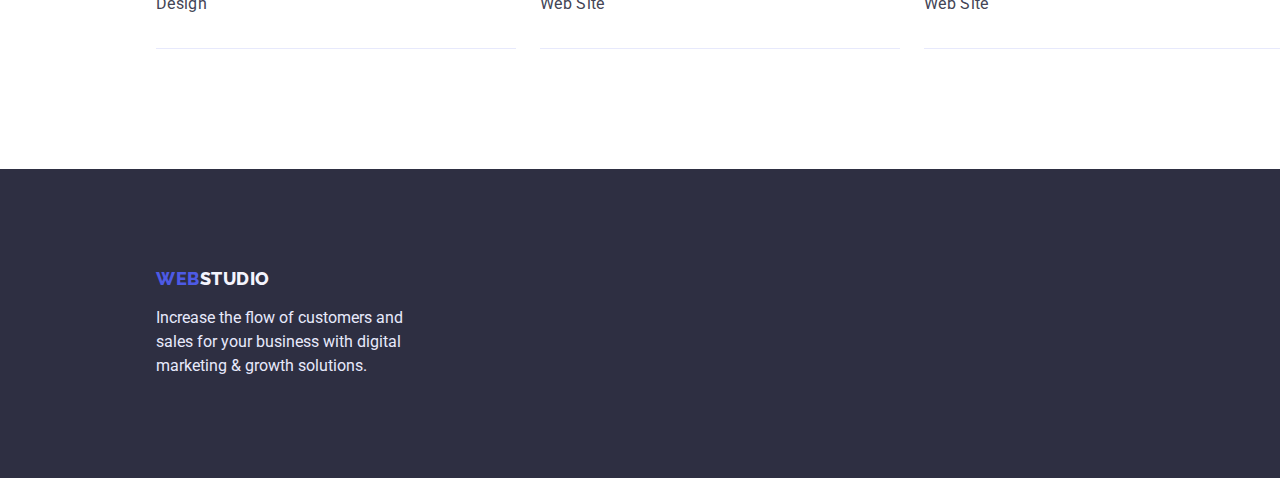
==== commit 63ef7324: "Complited homwork3" ====
--- a/portfolio.html
+++ b/portfolio.html
@@ -72,7 +72,12 @@
           <ul class="portfolio-item list">
             <li class="item">
               <a href="" class="link">
-                <img src="./images/card1.jpg" alt="banking app" width="360" />
+                <img
+                  src="./images/card1.jpg"
+                  alt="banking app"
+                  width="360"
+                  class="images"
+                />
 
                 <!-- 14 Stylish and User-Friendly App Design Concepts · Task Manager -->
                 <!-- App · Calorie Tracker App · Exotic Fruit Ecommerce App · Cloud -->
@@ -88,6 +93,7 @@
                   src="./images/card2.jpg"
                   alt="smartphone scan"
                   width="360"
+                  class="images"
                 />
 
                 <!-- 14 Stylish and User-Friendly App Design Concepts · Task Manager -->
@@ -104,6 +110,7 @@
                   src="./images/card3.jpg"
                   alt="laptop and smartphone "
                   width="360"
+                  class="images"
                 />
 
                 <!-- 14 Stylish and User-Friendly App Design Concepts · Task Manager -->
@@ -117,7 +124,12 @@
 
             <li class="item">
               <a href="" class="link">
-                <img src="./images/photo1.jpg" alt="avto" width="360" />
+                <img
+                  src="./images/photo1.jpg"
+                  alt="avto"
+                  width="360"
+                  class="images"
+                />
 
                 <!-- 14 Stylish and User-Friendly App Design Concepts · Task Manager -->
                 <!-- App · Calorie Tracker App · Exotic Fruit Ecommerce App · Cloud -->
@@ -133,6 +145,7 @@
                   src="./images/photo2.jpg"
                   alt="design smartphone"
                   width="360"
+                  class="images"
                 />
 
                 <!-- 14 Stylish and User-Friendly App Design Concepts · Task Manager -->
@@ -149,6 +162,7 @@
                   src="./images/photo3.jpg"
                   alt="the girl smiles"
                   width="360"
+                  class="images"
                 />
 
                 <!-- 14 Stylish and User-Friendly App Design Concepts · Task Manager -->
@@ -166,6 +180,7 @@
                   src="./images/img4.jpg"
                   alt="instagram photo"
                   width="360"
+                  class="images"
                 />
 
                 <!-- 14 Stylish and User-Friendly App Design Concepts · Task Manager -->
@@ -182,6 +197,7 @@
                   src="./images/img5.jpg"
                   alt="grid with fruit"
                   width="360"
+                  class="images"
                 />
 
                 <!-- 14 Stylish and User-Friendly App Design Concepts · Task Manager -->
@@ -194,7 +210,12 @@
             </li>
             <li class="item">
               <a href="" class="link">
-                <img src="./images/img6.jpg" alt="cappuccino" width="360" />
+                <img
+                  src="./images/img6.jpg"
+                  alt="cappuccino"
+                  width="360"
+                  class="images"
+                />
 
                 <!-- 14 Stylish and User-Friendly App Design Concepts · Task Manager -->
                 <!-- App · Calorie Tracker App · Exotic Fruit Ecommerce App · Cloud -->
--- a/css/styles.css
+++ b/css/styles.css
@@ -43,6 +43,7 @@
   height: 72px;
   margin-left: auto;
   margin-right: auto;
+  border-bottom: 1px solid #e7e9fc;
 }
 .main-container {
   display: flex;
@@ -125,7 +126,8 @@
 /* -------------hero--------------- */
 .hero {
   width: 1440px;
-  height: 600px;
+  padding-bottom: 180px;
+
   padding-top: 188px;
 
   margin-left: auto;
@@ -315,6 +317,7 @@
 /* ---------------portfolio------------------- */
 .portfolio {
   width: 1440px;
+  padding-bottom: 120px;
   padding-top: 96px;
   margin-left: auto;
   margin-right: auto;
@@ -337,7 +340,7 @@
   padding-left: 24px;
   padding-right: 24px;
   border-radius: 4px;
-  border-color: #e7e9fc;
+  border: 1px solid #e7e9fc;
 
   font-family: inherit;
   font-weight: 500;
@@ -362,12 +365,19 @@
 }
 .portfolio-item .item {
   margin-right: 24px;
+  margin-bottom: 48px;
+  border-bottom: 1px solid #e7e9fc;
 }
 .portfolio-item > .item:nth-child(3n + 3) {
   margin-right: 0;
 }
+.portfolio-item .item:nth-child(n + 7) {
+  margin-bottom: 0;
+}
 
 .portfolio .title {
+  margin-top: 32px;
+  margin-bottom: 8px;
   font-weight: 500;
   font-size: 20px;
   line-height: 1.2;
@@ -375,6 +385,12 @@
   letter-spacing: 0.02em;
 }
 .portfolio .text {
+  margin-bottom: 32px;
   letter-spacing: 0.02em;
   color: var(--primary-text-color);
 }
+.portfolio .images {
+  display: block;
+  max-width: 100%;
+  height: auto;
+}
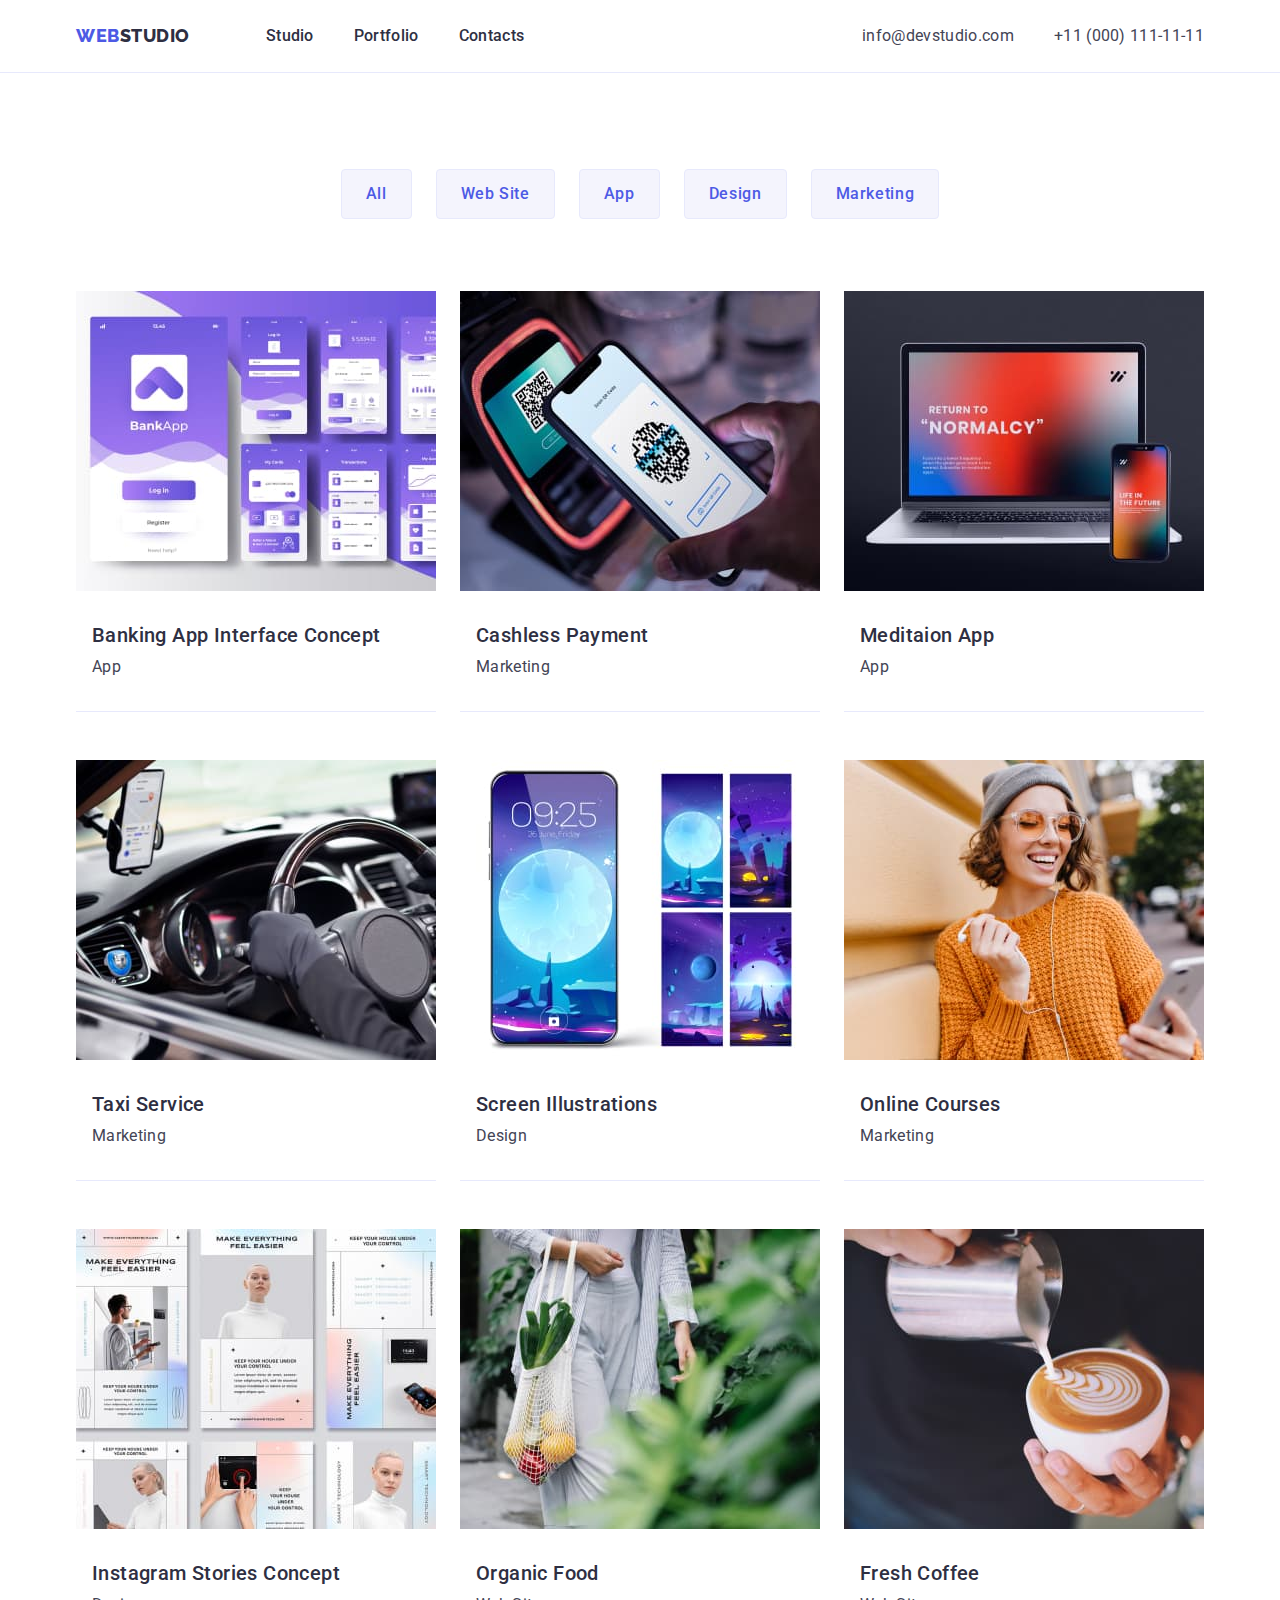
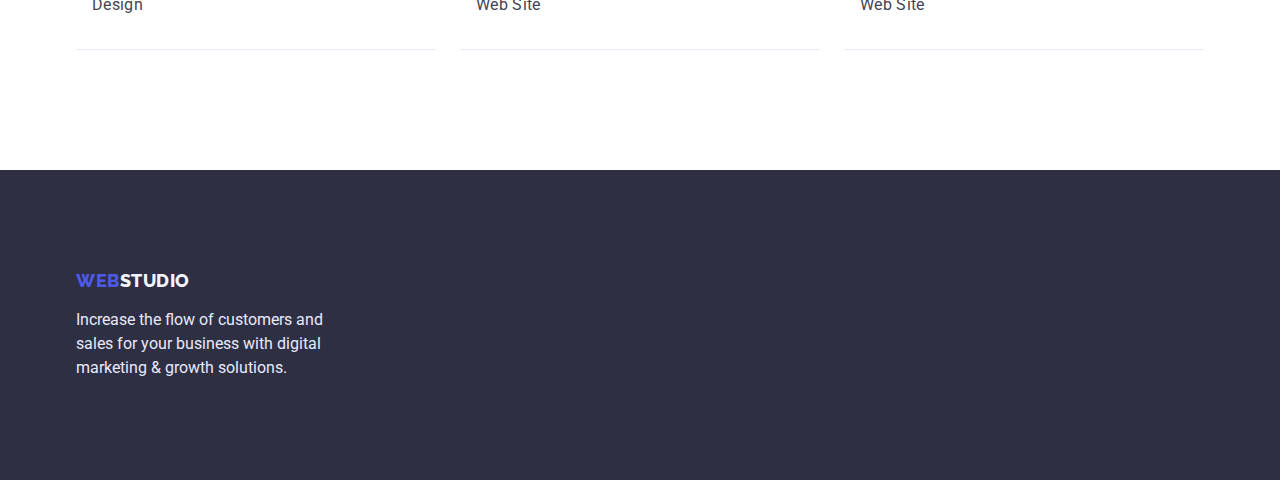
==== commit 87106e7f: "Changl homwork" ====
--- a/portfolio.html
+++ b/portfolio.html
@@ -82,7 +82,6 @@
                 <!-- 14 Stylish and User-Friendly App Design Concepts · Task Manager -->
                 <!-- App · Calorie Tracker App · Exotic Fruit Ecommerce App · Cloud -->
                 <!-- Storage App -->
-
                 <h2 class="title">Banking App Interface Concept</h2>
                 <p class="text">App</p></a
               >
--- a/css/styles.css
+++ b/css/styles.css
@@ -20,6 +20,11 @@
   margin: 0;
   padding: 0;
 }
+img {
+  display: block;
+  min-width: 100%;
+  height: auto;
+}
 .container {
   width: 1158px;
   padding-left: 15px;
@@ -39,10 +44,6 @@
 
 /*--------- header ----------------*/
 .header {
-  width: 1440px;
-  height: 72px;
-  margin-left: auto;
-  margin-right: auto;
   border-bottom: 1px solid #e7e9fc;
 }
 .main-container {
@@ -62,7 +63,6 @@
   margin-left: 0;
 }
 .navigation .item {
-  display: block;
   margin-left: 40px;
 }
 .navigation .link {
@@ -84,7 +84,7 @@
   color: #404bbf;
 }
 .logo {
-  display: block;
+  display: inline-block;
   margin-right: 76px;
   padding-top: 24px;
   padding-bottom: 24px;
@@ -125,13 +125,8 @@
 
 /* -------------hero--------------- */
 .hero {
-  width: 1440px;
-  padding-bottom: 180px;
-
+  padding-bottom: 188px;
   padding-top: 188px;
-
-  margin-left: auto;
-  margin-right: auto;
   background-color: var(--secondary-color);
 }
 .hero .title {
@@ -171,15 +166,11 @@
 .hero-btn:focus {
   background: #404bbf;
   cursor: pointer;
-  letter-spacing: 0.02em;
 }
 
 /*------------ Adventages------------------ */
 .advantages {
-  width: 1440px;
   padding-top: 120px;
-  margin-left: auto;
-  margin-right: auto;
 }
 .visually-hidden {
   position: absolute;
@@ -198,7 +189,7 @@
   display: flex;
 }
 .advantages-list .item {
-  width: 264px;
+  width: calc((100%-48px) / 3);
   margin-left: 24px;
 }
 .advantages-list > .item:first-child {
@@ -218,9 +209,6 @@
 
 /*---------------Work---------- */
 .works {
-  width: 1440px;
-  margin-left: auto;
-  margin-right: auto;
   padding-top: 120px;
   padding-bottom: 120px;
   text-align: center;
@@ -248,11 +236,8 @@
 
 /* ----------------Team------------- */
 .team {
-  width: 1440px;
   padding-top: 120px;
   padding-bottom: 120px;
-  margin-left: auto;
-  margin-right: auto;
   text-align: center;
   background-color: #f4f4fd;
 }
@@ -269,7 +254,6 @@
   margin-left: 0;
 }
 .team .text {
-  margin-bottom: 32px;
   letter-spacing: 0.02em;
 }
 .team .item {
@@ -277,20 +261,18 @@
 }
 .subtitle {
   margin-bottom: 8px;
-  margin-top: 32px;
+}
+.content-wrapper {
+  padding: 32px 16px;
 }
 
 /* --------footer ----------*/
 .footer {
-  width: 1440px;
   padding-top: 100px;
   padding-bottom: 100px;
-  margin-left: auto;
-  margin-right: auto;
   background-color: var(--secondary-color);
 }
 .footer .logo {
-  width: 115px;
   padding-top: 0;
   padding-bottom: 0;
   margin-bottom: 16px;
@@ -316,11 +298,8 @@
 
 /* ---------------portfolio------------------- */
 .portfolio {
-  width: 1440px;
   padding-bottom: 120px;
   padding-top: 96px;
-  margin-left: auto;
-  margin-right: auto;
 }
 .portfolio-list {
   display: flex;
@@ -335,10 +314,7 @@
 }
 .portfolio .btn {
   display: block;
-  padding-top: 12px;
-  padding-bottom: 12px;
-  padding-left: 24px;
-  padding-right: 24px;
+  padding: 12px 24px;
   border-radius: 4px;
   border: 1px solid #e7e9fc;
 
@@ -355,13 +331,11 @@
   background: #404bbf;
   color: var(--primary-bg-color);
   cursor: pointer;
+  border-color: transparent;
 }
 .portfolio-item {
   display: flex;
   flex-wrap: wrap;
-
-  margin-left: auto;
-  margin-right: auto;
 }
 .portfolio-item .item {
   margin-right: 24px;
@@ -376,6 +350,7 @@
 }
 
 .portfolio .title {
+  padding-left: 16px;
   margin-top: 32px;
   margin-bottom: 8px;
   font-weight: 500;
@@ -385,12 +360,8 @@
   letter-spacing: 0.02em;
 }
 .portfolio .text {
+  padding-left: 16px;
   margin-bottom: 32px;
   letter-spacing: 0.02em;
   color: var(--primary-text-color);
 }
-.portfolio .images {
-  display: block;
-  max-width: 100%;
-  height: auto;
-}
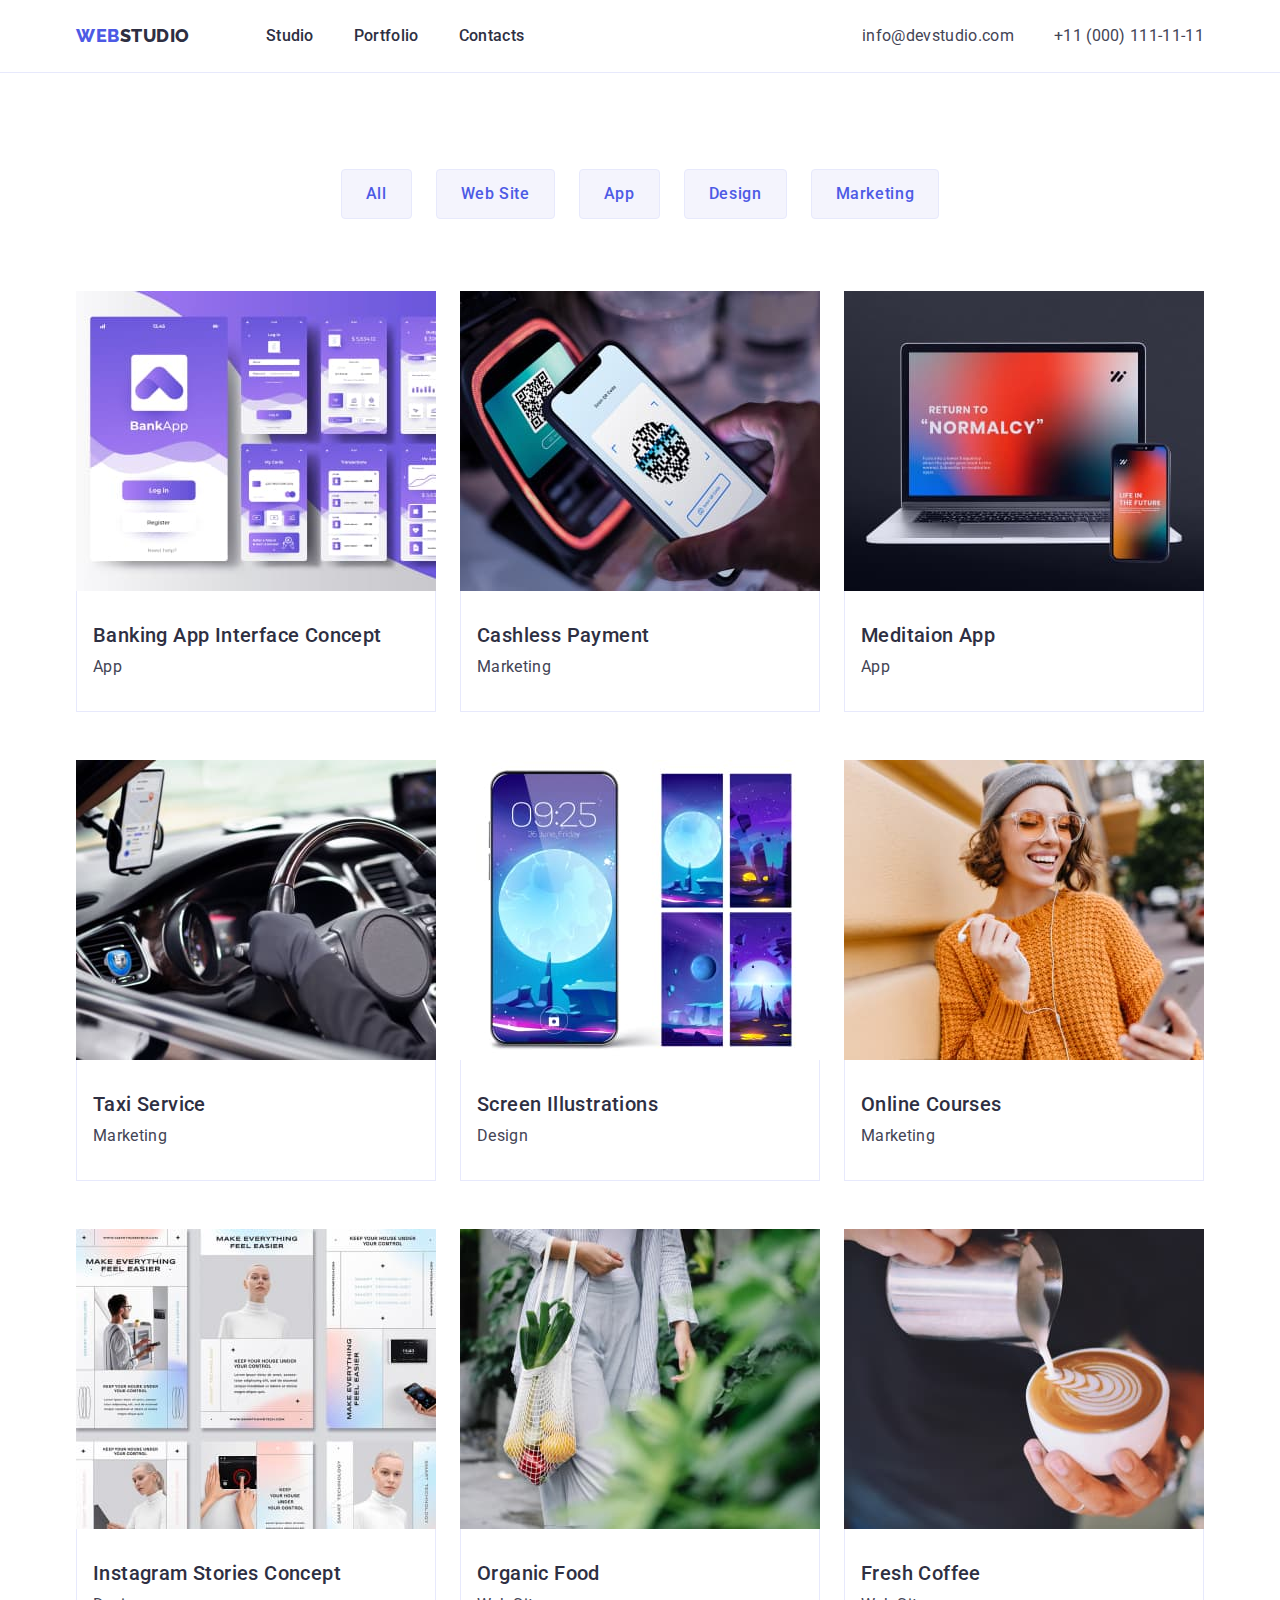
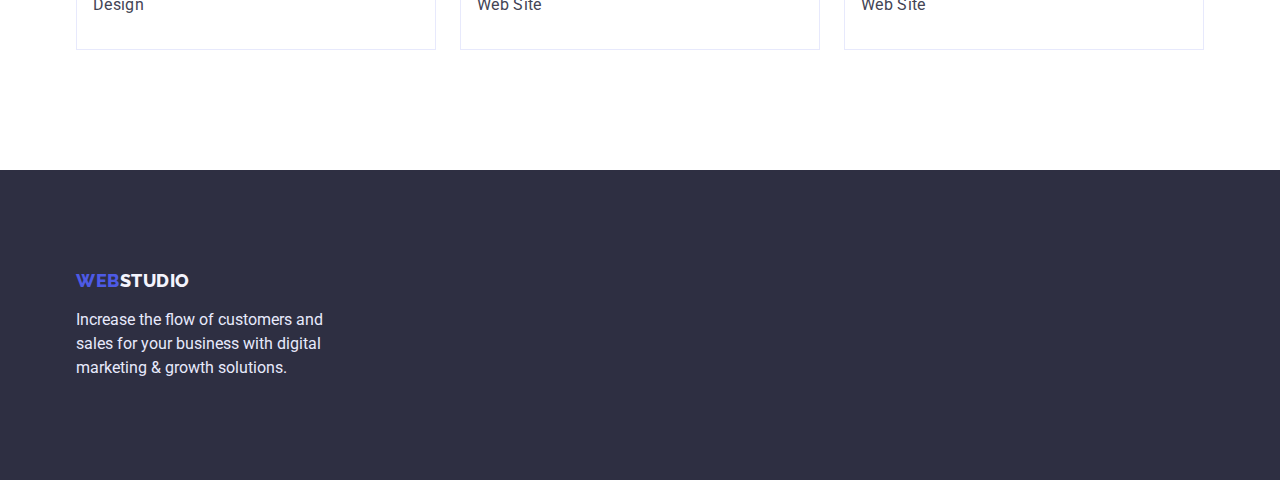
==== commit c2aef420: "Conclusion homwork3" ====
--- a/portfolio.html
+++ b/portfolio.html
@@ -82,9 +82,11 @@
                 <!-- 14 Stylish and User-Friendly App Design Concepts · Task Manager -->
                 <!-- App · Calorie Tracker App · Exotic Fruit Ecommerce App · Cloud -->
                 <!-- Storage App -->
-                <h2 class="title">Banking App Interface Concept</h2>
-                <p class="text">App</p></a
-              >
+                <div class="content-wrapper bord"> 
+                   <h2 class="title">Banking App Interface Concept</h2>
+                <p class="text">App</p></a>
+            </div>
+              
             </li>
             <li class="item">
               <a href="" class="link">
@@ -98,10 +100,13 @@
                 <!-- 14 Stylish and User-Friendly App Design Concepts · Task Manager -->
                 <!-- App · Calorie Tracker App · Exotic Fruit Ecommerce App · Cloud -->
                 <!-- Storage App -->
-
-                <h2 class="title">Cashless Payment</h2>
+                <div class="content-wrapper bord"> 
+                                 <h2 class="title">Cashless Payment</h2>
                 <p class="text">Marketing</p></a
               >
+            </div>
+
+
             </li>
             <li class="item">
               <a href="" class="link">
@@ -115,10 +120,13 @@
                 <!-- 14 Stylish and User-Friendly App Design Concepts · Task Manager -->
                 <!-- App · Calorie Tracker App · Exotic Fruit Ecommerce App · Cloud -->
                 <!-- Storage App -->
-
-                <h2 class="title">Meditaion App</h2>
+                <div class="content-wrapper bord"> 
+                                 <h2 class="title">Meditaion App</h2>
                 <p class="text">App</p></a
               >
+            </div>
+
+
             </li>
 
             <li class="item">
@@ -133,10 +141,13 @@
                 <!-- 14 Stylish and User-Friendly App Design Concepts · Task Manager -->
                 <!-- App · Calorie Tracker App · Exotic Fruit Ecommerce App · Cloud -->
                 <!-- Storage App -->
-
-                <h2 class="title">Taxi Service</h2>
+                <div class="content-wrapper bord">  
+                                <h2 class="title">Taxi Service</h2>
                 <p class="text">Marketing</p></a
               >
+            </div>
+
+
             </li>
             <li class="item">
               <a href="" class="link">
@@ -150,10 +161,13 @@
                 <!-- 14 Stylish and User-Friendly App Design Concepts · Task Manager -->
                 <!-- App · Calorie Tracker App · Exotic Fruit Ecommerce App · Cloud -->
                 <!-- Storage App -->
-
-                <h2 class="title">Screen Illustrations</h2>
+                <div class="content-wrapper bord"> 
+                                 <h2 class="title">Screen Illustrations</h2>
                 <p class="text">Design</p></a
               >
+            </div>
+
+
             </li>
             <li class="item">
               <a href="" class="link">
@@ -167,10 +181,13 @@
                 <!-- 14 Stylish and User-Friendly App Design Concepts · Task Manager -->
                 <!-- App · Calorie Tracker App · Exotic Fruit Ecommerce App · Cloud -->
                 <!-- Storage App -->
-
-                <h2 class="title">Online Courses</h2>
+                <div class="content-wrapper bord">  
+                                <h2 class="title">Online Courses</h2>
                 <p class="text">Marketing</p></a
               >
+            </div>
+
+
             </li>
 
             <li class="item">
@@ -185,10 +202,13 @@
                 <!-- 14 Stylish and User-Friendly App Design Concepts · Task Manager -->
                 <!-- App · Calorie Tracker App · Exotic Fruit Ecommerce App · Cloud -->
                 <!-- Storage App -->
-
-                <h2 class="title">Instagram Stories Concept</h2>
+                <div class="content-wrapper bord"> 
+                                 <h2 class="title">Instagram Stories Concept</h2>
                 <p class="text">Design</p></a
               >
+            </div>
+
+
             </li>
             <li class="item">
               <a href="" class="link">
@@ -202,10 +222,13 @@
                 <!-- 14 Stylish and User-Friendly App Design Concepts · Task Manager -->
                 <!-- App · Calorie Tracker App · Exotic Fruit Ecommerce App · Cloud -->
                 <!-- Storage App -->
-
-                <h2 class="title">Organic Food</h2>
+                <div class="content-wrapper bord"> 
+                                 <h2 class="title">Organic Food</h2>
                 <p class="text">Web Site</p></a
               >
+            </div>
+
+
             </li>
             <li class="item">
               <a href="" class="link">
@@ -219,10 +242,13 @@
                 <!-- 14 Stylish and User-Friendly App Design Concepts · Task Manager -->
                 <!-- App · Calorie Tracker App · Exotic Fruit Ecommerce App · Cloud -->
                 <!-- Storage App -->
-
-                <h2 class="title">Fresh Coffee</h2>
+                <div class="content-wrapper bord">
+                                  <h2 class="title">Fresh Coffee</h2>
                 <p class="text">Web Site</p></a
               >
+            </div>
+
+
             </li>
           </ul>
         </div>
--- a/css/styles.css
+++ b/css/styles.css
@@ -3,6 +3,7 @@
   --secondary-color: #2e2f42;
   --primary-bg-color: #ffffff;
   --secondary-bg-color: #4d5ae5;
+  --bord-color: #e7e9fc;
 }
 body {
   color: var(--primary-text-color);
@@ -44,7 +45,7 @@
 
 /*--------- header ----------------*/
 .header {
-  border-bottom: 1px solid #e7e9fc;
+  border-bottom: 1px solid var(--bord-color);
 }
 .main-container {
   display: flex;
@@ -293,7 +294,7 @@
 }
 .footer .text {
   width: 264px;
-  color: #e7e9fc;
+  color: var(--bord-color);
 }
 
 /* ---------------portfolio------------------- */
@@ -316,7 +317,7 @@
   display: block;
   padding: 12px 24px;
   border-radius: 4px;
-  border: 1px solid #e7e9fc;
+  border: 1px solid var(--bord-color);
 
   font-family: inherit;
   font-weight: 500;
@@ -340,18 +341,15 @@
 .portfolio-item .item {
   margin-right: 24px;
   margin-bottom: 48px;
-  border-bottom: 1px solid #e7e9fc;
 }
 .portfolio-item > .item:nth-child(3n + 3) {
   margin-right: 0;
 }
-.portfolio-item .item:nth-child(n + 7) {
+.portfolio-item .item:nth-last-child(-n + 3) {
   margin-bottom: 0;
 }
 
 .portfolio .title {
-  padding-left: 16px;
-  margin-top: 32px;
   margin-bottom: 8px;
   font-weight: 500;
   font-size: 20px;
@@ -360,8 +358,11 @@
   letter-spacing: 0.02em;
 }
 .portfolio .text {
-  padding-left: 16px;
-  margin-bottom: 32px;
   letter-spacing: 0.02em;
   color: var(--primary-text-color);
 }
+.bord {
+  border-left: 1px solid var(--bord-color);
+  border-bottom: 1px solid var(--bord-color);
+  border-right: 1px solid var(--bord-color);
+}
